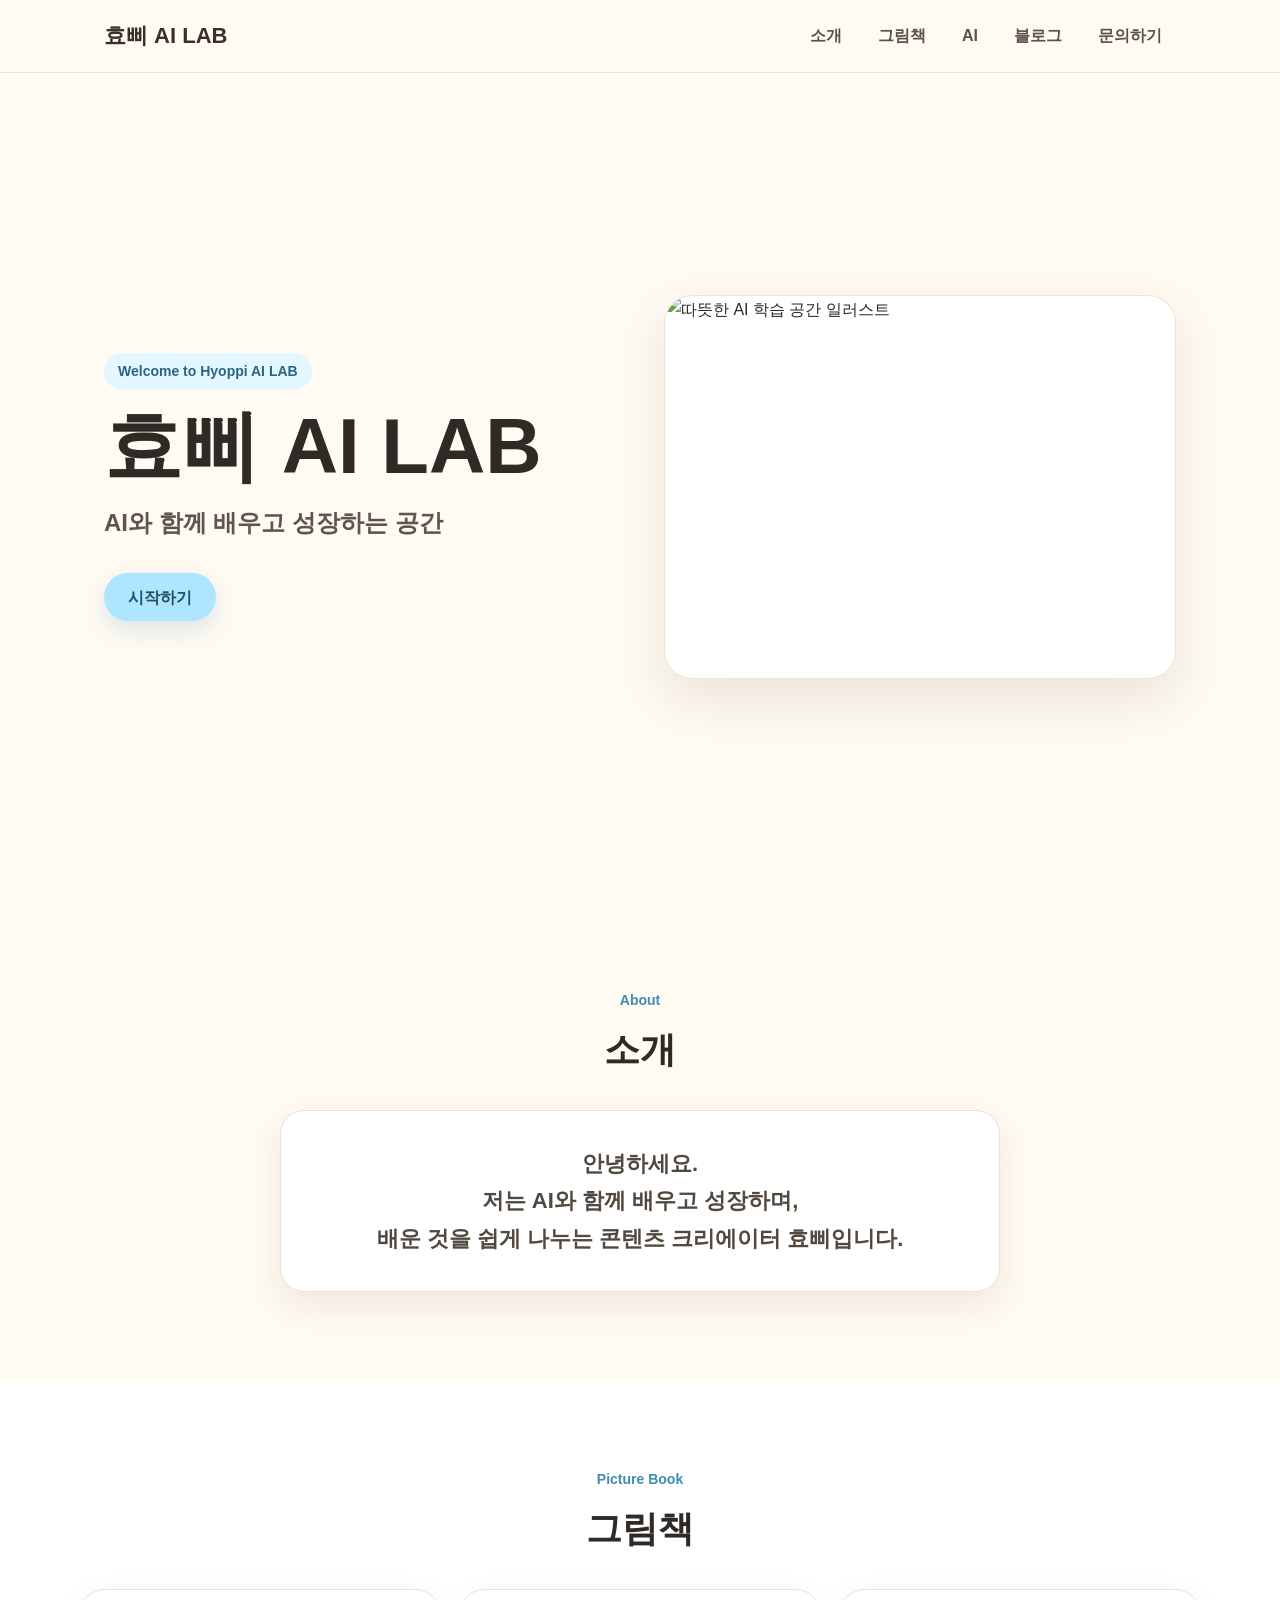
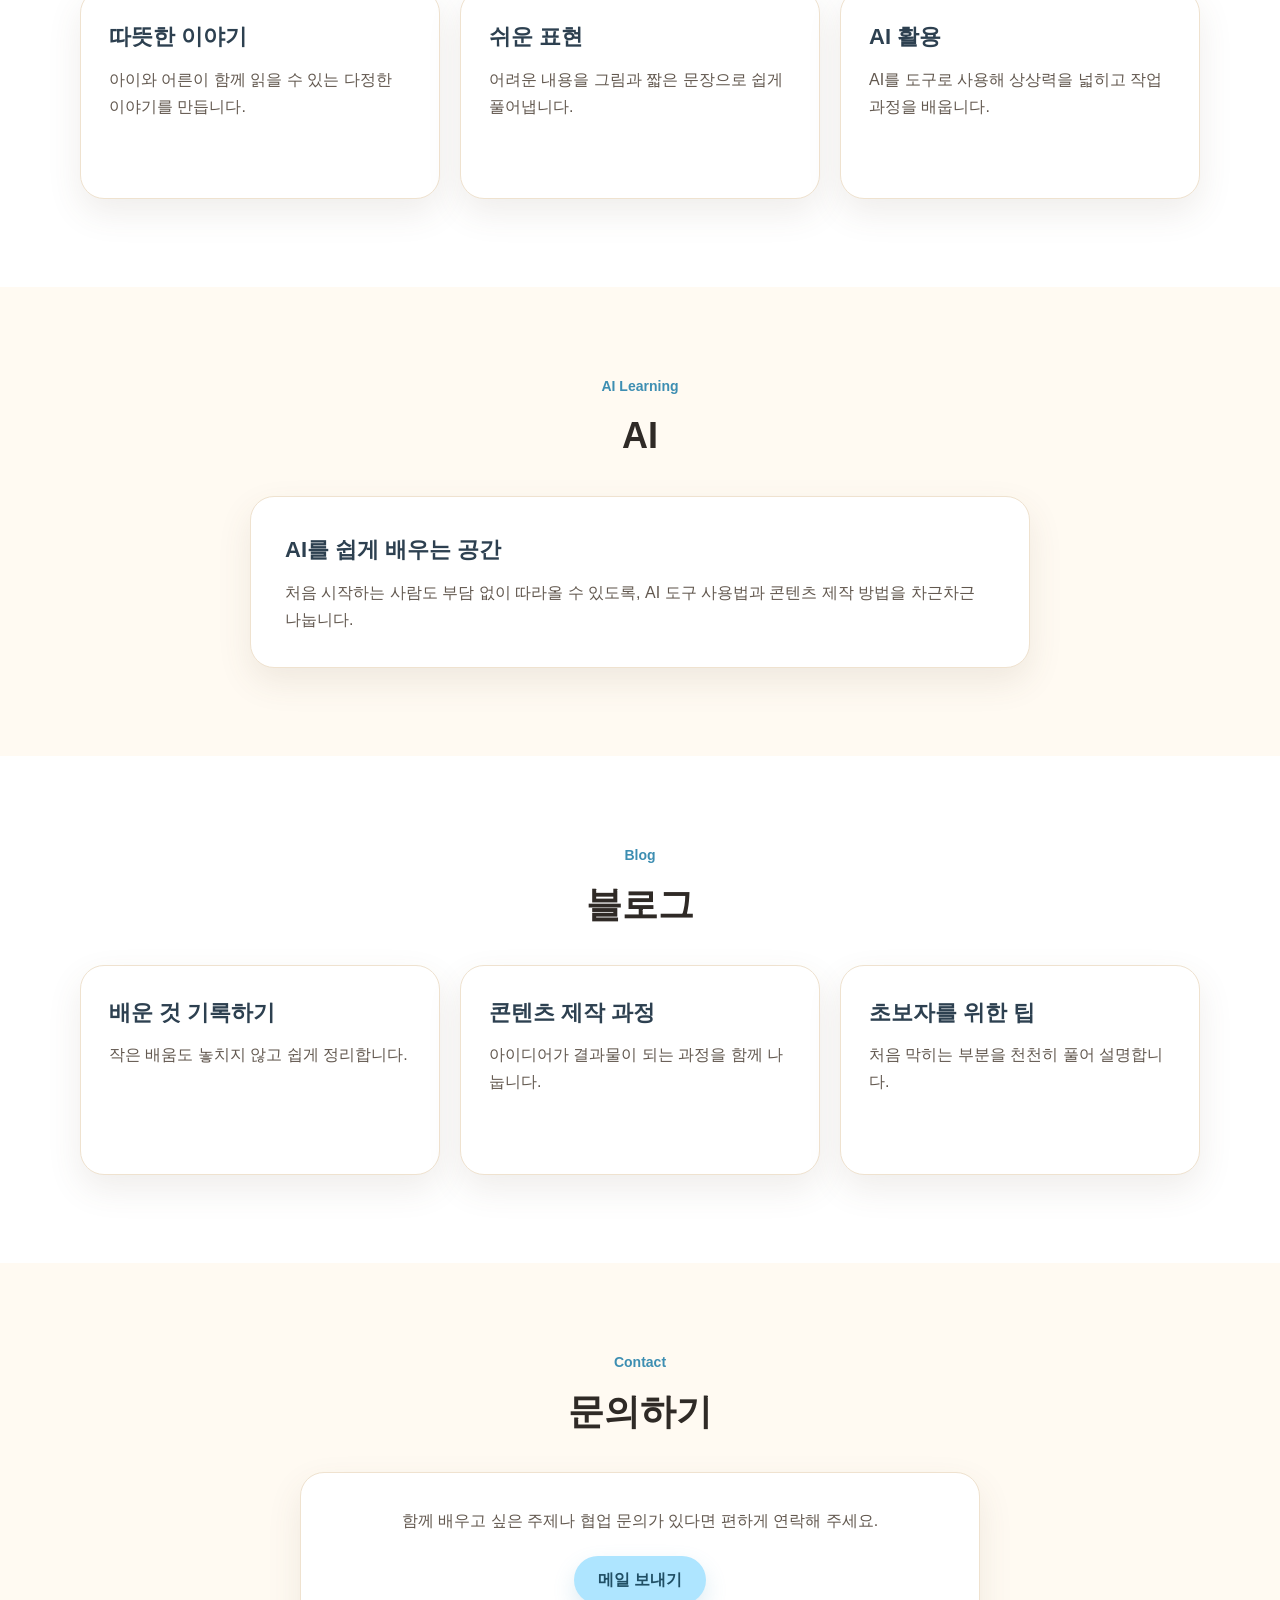
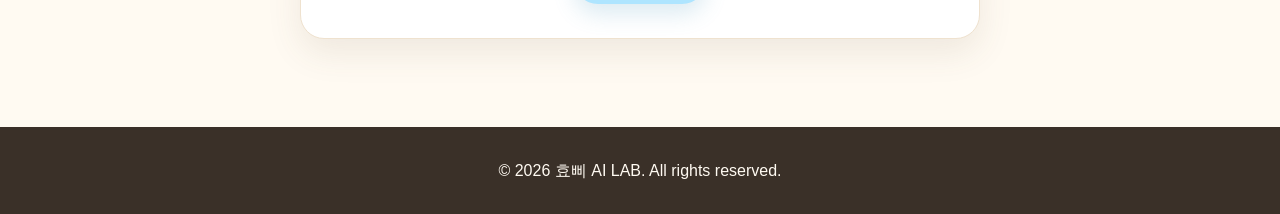
==== index.html @ a8cb859d "Add files via upload" ====
<!DOCTYPE html>
<html lang="ko">
<head>
  <meta charset="UTF-8">
  <meta name="viewport" content="width=device-width, initial-scale=1.0">
  <title>효삐 AI LAB</title>
  <link rel="stylesheet" href="style.css">
</head>
<body>
  <header class="site-header">
    <nav class="navbar">
      <a class="logo" href="#home">효삐 AI LAB</a>

      <button class="menu-button" type="button" aria-label="메뉴 열기">
        ☰
      </button>

      <ul class="menu">
        <li><a href="#intro">소개</a></li>
        <li><a href="#picture-book">그림책</a></li>
        <li><a href="#ai">AI</a></li>
        <li><a href="#blog">블로그</a></li>
        <li><a href="#contact">문의하기</a></li>
      </ul>
    </nav>
  </header>

  <main>
    <section id="home" class="hero">
      <div class="hero-text">
        <p class="small-title">Welcome to Hyoppi AI LAB</p>
        <h1>효삐 AI LAB</h1>
        <p class="hero-message">AI와 함께 배우고 성장하는 공간</p>
        <a class="start-button" href="#intro">시작하기</a>
      </div>

      <div class="hero-image-box">
        <img src="assets/hero-ai-lab.png" alt="따뜻한 AI 학습 공간 일러스트">
      </div>
    </section>

    <section id="intro" class="section">
      <div class="section-title">
        <p>About</p>
        <h2>소개</h2>
      </div>

      <div class="intro-card">
        <p>
          안녕하세요.<br>
          저는 AI와 함께 배우고 성장하며,<br>
          배운 것을 쉽게 나누는 콘텐츠 크리에이터 효삐입니다.
        </p>
      </div>
    </section>

    <section id="picture-book" class="section soft-section">
      <div class="section-title">
        <p>Picture Book</p>
        <h2>그림책</h2>
      </div>

      <div class="card-grid">
        <article class="content-card">
          <h3>따뜻한 이야기</h3>
          <p>아이와 어른이 함께 읽을 수 있는 다정한 이야기를 만듭니다.</p>
        </article>

        <article class="content-card">
          <h3>쉬운 표현</h3>
          <p>어려운 내용을 그림과 짧은 문장으로 쉽게 풀어냅니다.</p>
        </article>

        <article class="content-card">
          <h3>AI 활용</h3>
          <p>AI를 도구로 사용해 상상력을 넓히고 작업 과정을 배웁니다.</p>
        </article>
      </div>
    </section>

    <section id="ai" class="section">
      <div class="section-title">
        <p>AI Learning</p>
        <h2>AI</h2>
      </div>

      <div class="wide-card">
        <h3>AI를 쉽게 배우는 공간</h3>
        <p>
          처음 시작하는 사람도 부담 없이 따라올 수 있도록,
          AI 도구 사용법과 콘텐츠 제작 방법을 차근차근 나눕니다.
        </p>
      </div>
    </section>

    <section id="blog" class="section soft-section">
      <div class="section-title">
        <p>Blog</p>
        <h2>블로그</h2>
      </div>

      <div class="card-grid">
        <article class="content-card">
          <h3>배운 것 기록하기</h3>
          <p>작은 배움도 놓치지 않고 쉽게 정리합니다.</p>
        </article>

        <article class="content-card">
          <h3>콘텐츠 제작 과정</h3>
          <p>아이디어가 결과물이 되는 과정을 함께 나눕니다.</p>
        </article>

        <article class="content-card">
          <h3>초보자를 위한 팁</h3>
          <p>처음 막히는 부분을 천천히 풀어 설명합니다.</p>
        </article>
      </div>
    </section>

    <section id="contact" class="section contact-section">
      <div class="section-title">
        <p>Contact</p>
        <h2>문의하기</h2>
      </div>

      <div class="contact-card">
        <p>함께 배우고 싶은 주제나 협업 문의가 있다면 편하게 연락해 주세요.</p>
        <a class="contact-button" href="mailto:hello@example.com">메일 보내기</a>
      </div>
    </section>
  </main>

  <footer class="footer">
    <p>© 2026 효삐 AI LAB. All rights reserved.</p>
  </footer>

  <script src="script.js"></script>
</body>
</html>
---- style.css ----
* {
  box-sizing: border-box;
}

html {
  scroll-behavior: smooth;
}

body {
  margin: 0;
  color: #2f2a26;
  background-color: #fffaf2;
  font-family: Arial, "Apple SD Gothic Neo", "Noto Sans KR", sans-serif;
  line-height: 1.7;
}

a {
  color: inherit;
  text-decoration: none;
}

.site-header {
  position: sticky;
  top: 0;
  z-index: 10;
  background-color: rgba(255, 250, 242, 0.94);
  border-bottom: 1px solid #efe2cf;
  backdrop-filter: blur(12px);
}

.navbar {
  display: flex;
  align-items: center;
  justify-content: space-between;
  max-width: 1120px;
  min-height: 72px;
  margin: 0 auto;
  padding: 0 24px;
}

.logo {
  font-size: 22px;
  font-weight: 800;
  color: #3a3028;
}

.menu {
  display: flex;
  gap: 8px;
  align-items: center;
  margin: 0;
  padding: 0;
  list-style: none;
}

.menu a {
  display: block;
  padding: 10px 14px;
  border-radius: 999px;
  font-weight: 700;
  color: #5b5148;
}

.menu a:hover {
  background-color: #dff3ff;
  color: #24566f;
}

.menu-button {
  display: none;
  width: 44px;
  height: 44px;
  border: 0;
  border-radius: 50%;
  background-color: #dff3ff;
  color: #24566f;
  font-size: 24px;
  cursor: pointer;
}

.hero {
  display: grid;
  grid-template-columns: 1fr 1fr;
  gap: 48px;
  align-items: center;
  max-width: 1120px;
  min-height: calc(100vh - 72px);
  margin: 0 auto;
  padding: 64px 24px;
}

.small-title {
  display: inline-block;
  margin: 0 0 14px;
  padding: 7px 14px;
  border-radius: 999px;
  background-color: #e4f6ff;
  color: #2a6680;
  font-size: 14px;
  font-weight: 800;
}

h1,
h2,
h3,
p {
  margin-top: 0;
}

h1 {
  margin-bottom: 14px;
  font-size: clamp(44px, 7vw, 78px);
  line-height: 1.08;
}

.hero-message {
  max-width: 520px;
  margin-bottom: 30px;
  color: #5f554c;
  font-size: 24px;
  font-weight: 700;
}

.start-button,
.contact-button {
  display: inline-flex;
  align-items: center;
  justify-content: center;
  min-height: 48px;
  padding: 0 24px;
  border-radius: 999px;
  background-color: #aee5ff;
  color: #204f65;
  font-weight: 800;
  box-shadow: 0 10px 22px rgba(79, 155, 190, 0.2);
  transition: transform 0.2s ease, box-shadow 0.2s ease;
}

.start-button:hover,
.contact-button:hover,
.content-card:hover {
  transform: scale(1.04);
}

.start-button:hover,
.contact-button:hover {
  box-shadow: 0 14px 30px rgba(79, 155, 190, 0.26);
}

.hero-image-box {
  overflow: hidden;
  border: 1px solid #efe2cf;
  border-radius: 28px;
  background-color: #ffffff;
  box-shadow: 0 20px 50px rgba(101, 82, 60, 0.13);
}

.hero-image-box img {
  display: block;
  width: 100%;
  aspect-ratio: 4 / 3;
  object-fit: cover;
}

.section {
  max-width: 1120px;
  margin: 0 auto;
  padding: 88px 24px;
}

.soft-section {
  max-width: none;
  background-color: #ffffff;
}

.soft-section > * {
  max-width: 1120px;
  margin-right: auto;
  margin-left: auto;
}

.section-title {
  margin-bottom: 30px;
  text-align: center;
}

.section-title p {
  margin-bottom: 6px;
  color: #3d8eb2;
  font-size: 14px;
  font-weight: 800;
}

.section-title h2 {
  margin-bottom: 0;
  font-size: 36px;
}

.intro-card,
.wide-card,
.contact-card,
.content-card {
  border: 1px solid #efe2cf;
  border-radius: 24px;
  background-color: #ffffff;
  box-shadow: 0 14px 34px rgba(101, 82, 60, 0.1);
}

.intro-card,
.wide-card,
.contact-card {
  padding: 34px;
}

.intro-card {
  max-width: 720px;
  margin: 0 auto;
  text-align: center;
}

.intro-card p {
  margin-bottom: 0;
  color: #51483f;
  font-size: 22px;
  font-weight: 700;
}

.card-grid {
  display: grid;
  grid-template-columns: repeat(3, 1fr);
  gap: 20px;
}

.content-card {
  min-height: 210px;
  padding: 28px;
  transition: transform 0.2s ease;
}

.content-card h3,
.wide-card h3 {
  margin-bottom: 10px;
  color: #2d4050;
  font-size: 22px;
}

.content-card p,
.wide-card p,
.contact-card p {
  margin-bottom: 0;
  color: #62584f;
}

.wide-card {
  max-width: 780px;
  margin: 0 auto;
}

.contact-section {
  text-align: center;
}

.contact-card {
  max-width: 680px;
  margin: 0 auto;
}

.contact-card p {
  margin-bottom: 22px;
}

.footer {
  padding: 30px 20px;
  background-color: #3a3028;
  color: #fffaf2;
  text-align: center;
}

.footer p {
  margin-bottom: 0;
}

@media (max-width: 900px) {
  .hero {
    grid-template-columns: 1fr;
    gap: 32px;
    min-height: auto;
    padding-top: 56px;
    text-align: center;
  }

  .hero-message {
    margin-right: auto;
    margin-left: auto;
  }

  .card-grid {
    grid-template-columns: 1fr 1fr;
  }
}

@media (max-width: 720px) {
  .navbar {
    min-height: 64px;
  }

  .menu-button {
    display: block;
  }

  .menu {
    position: absolute;
    top: 64px;
    right: 16px;
    left: 16px;
    display: none;
    flex-direction: column;
    gap: 4px;
    padding: 14px;
    border: 1px solid #efe2cf;
    border-radius: 20px;
    background-color: #ffffff;
    box-shadow: 0 14px 34px rgba(101, 82, 60, 0.15);
  }

  .menu.show {
    display: flex;
  }

  .menu li,
  .menu a {
    width: 100%;
  }

  .menu a {
    text-align: center;
  }

  .hero {
    padding: 44px 20px;
  }

  .hero-message {
    font-size: 20px;
  }

  .section {
    padding: 68px 20px;
  }

  .section-title h2 {
    font-size: 30px;
  }

  .card-grid {
    grid-template-columns: 1fr;
  }

  .intro-card,
  .wide-card,
  .contact-card,
  .content-card {
    border-radius: 18px;
  }

  .intro-card,
  .wide-card,
  .contact-card {
    padding: 26px;
  }

  .intro-card p {
    font-size: 19px;
  }
}
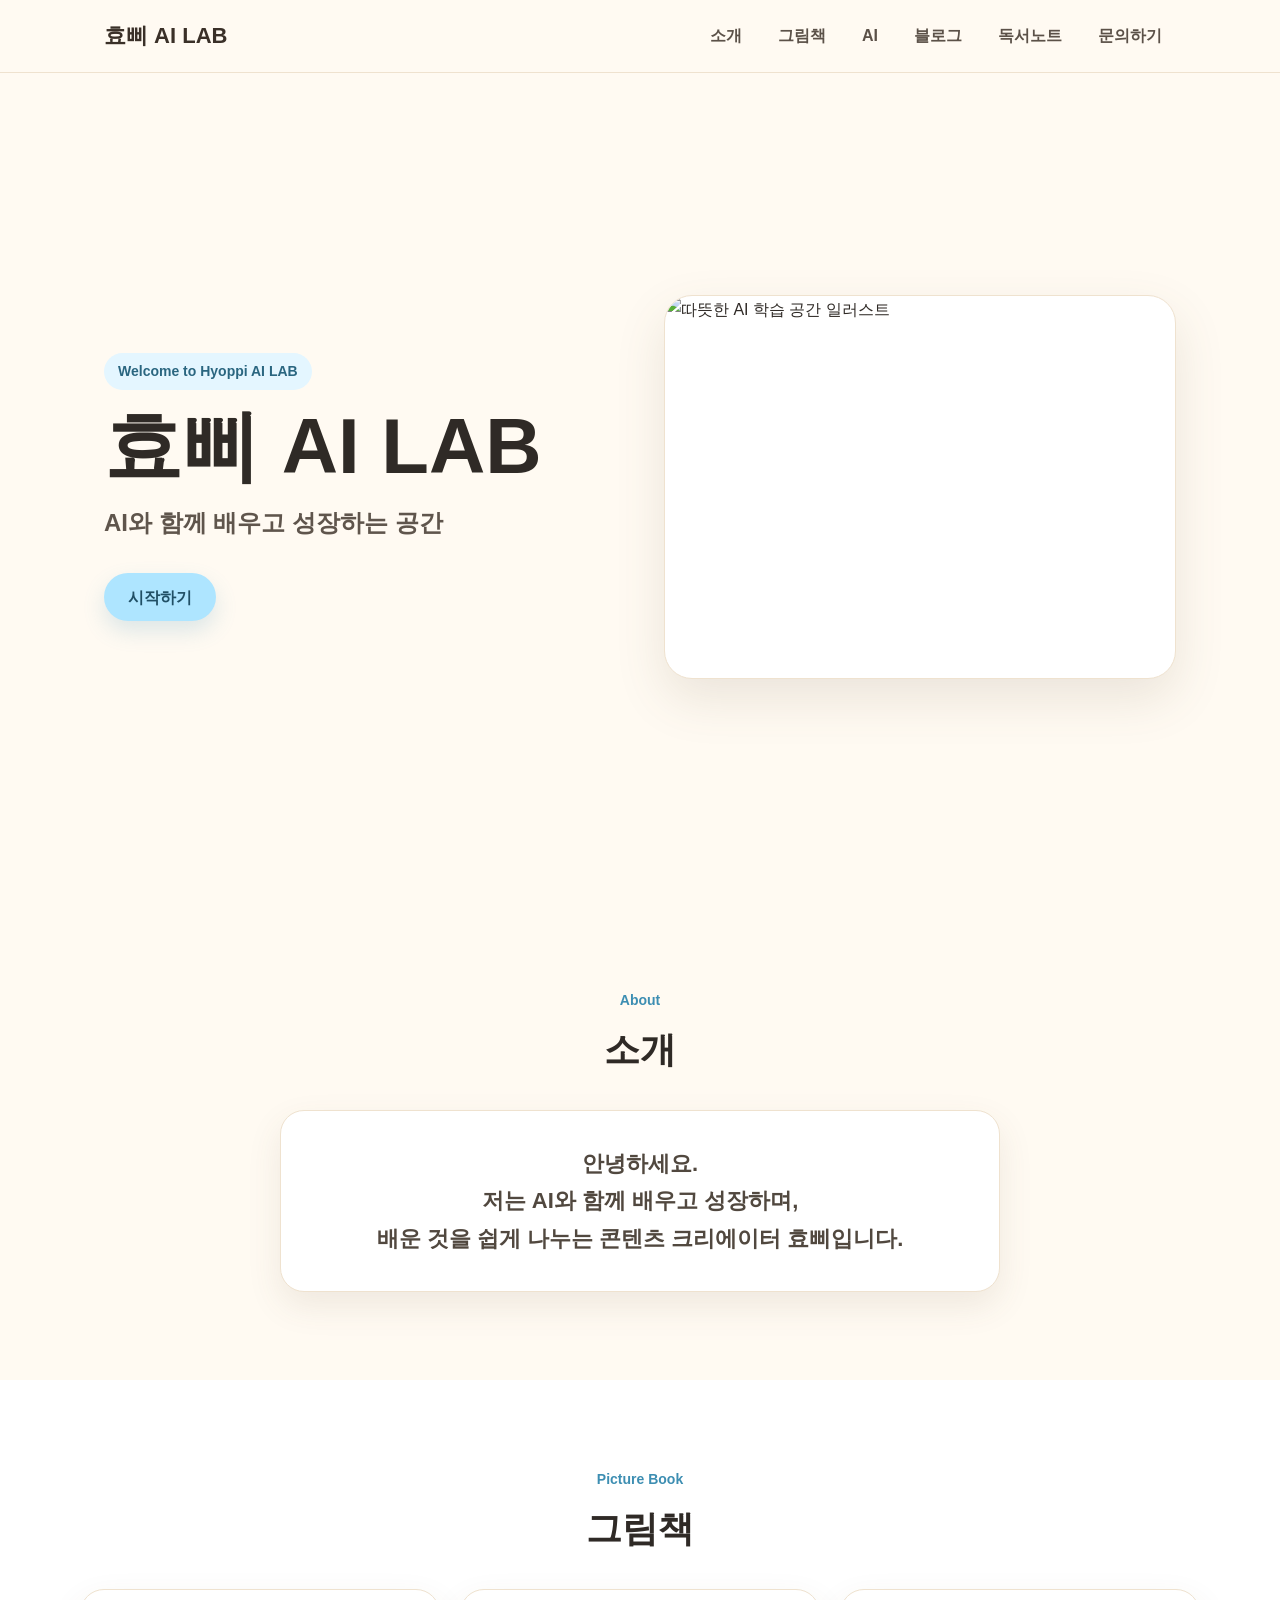
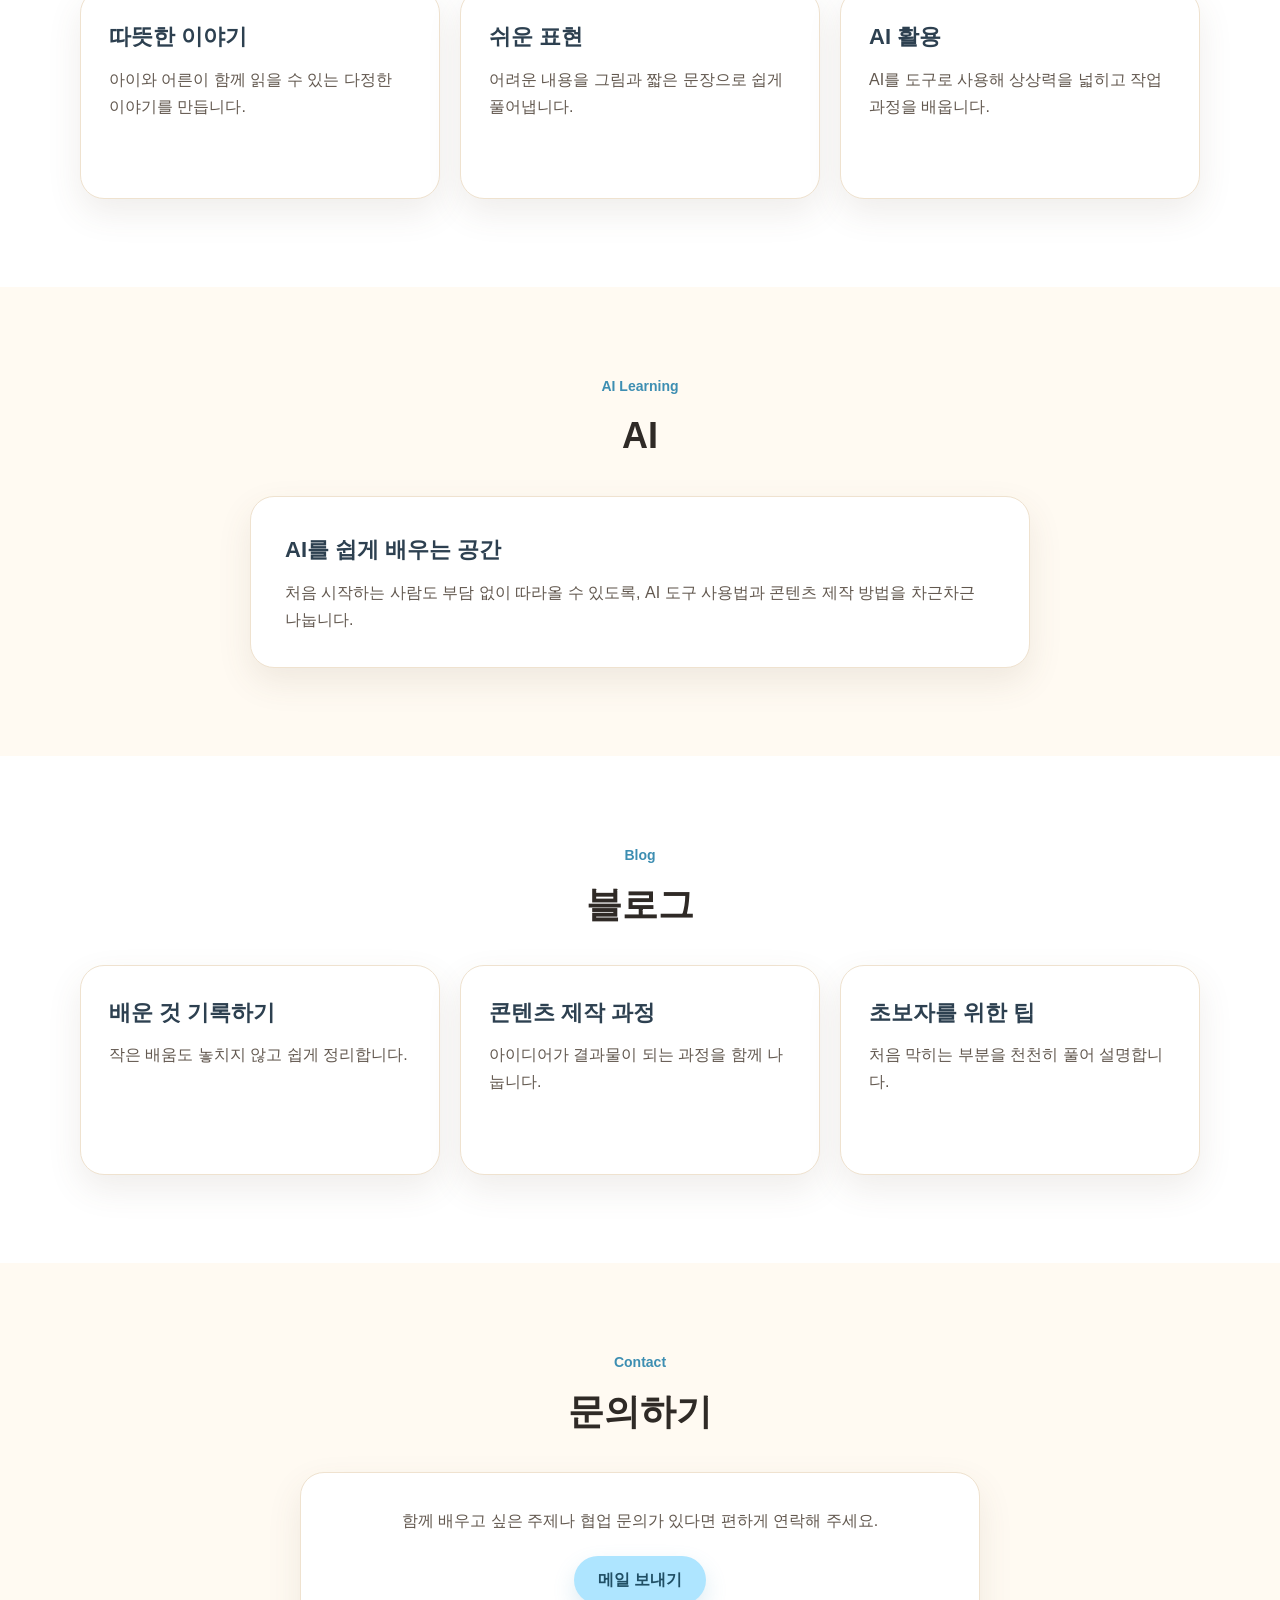
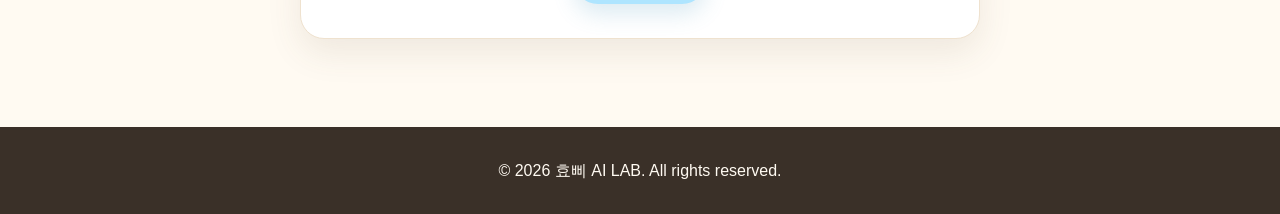
==== commit 337a7aa3: "Add 본깨적 reading note generator page Lets users add book excerpts/concepts, tag each as 본 것(summary)/" ====
--- a/index.html
+++ b/index.html
@@ -20,6 +20,7 @@
         <li><a href="#picture-book">그림책</a></li>
         <li><a href="#ai">AI</a></li>
         <li><a href="#blog">블로그</a></li>
+        <li><a href="bonkkaejeok.html">독서노트</a></li>
         <li><a href="#contact">문의하기</a></li>
       </ul>
     </nav>
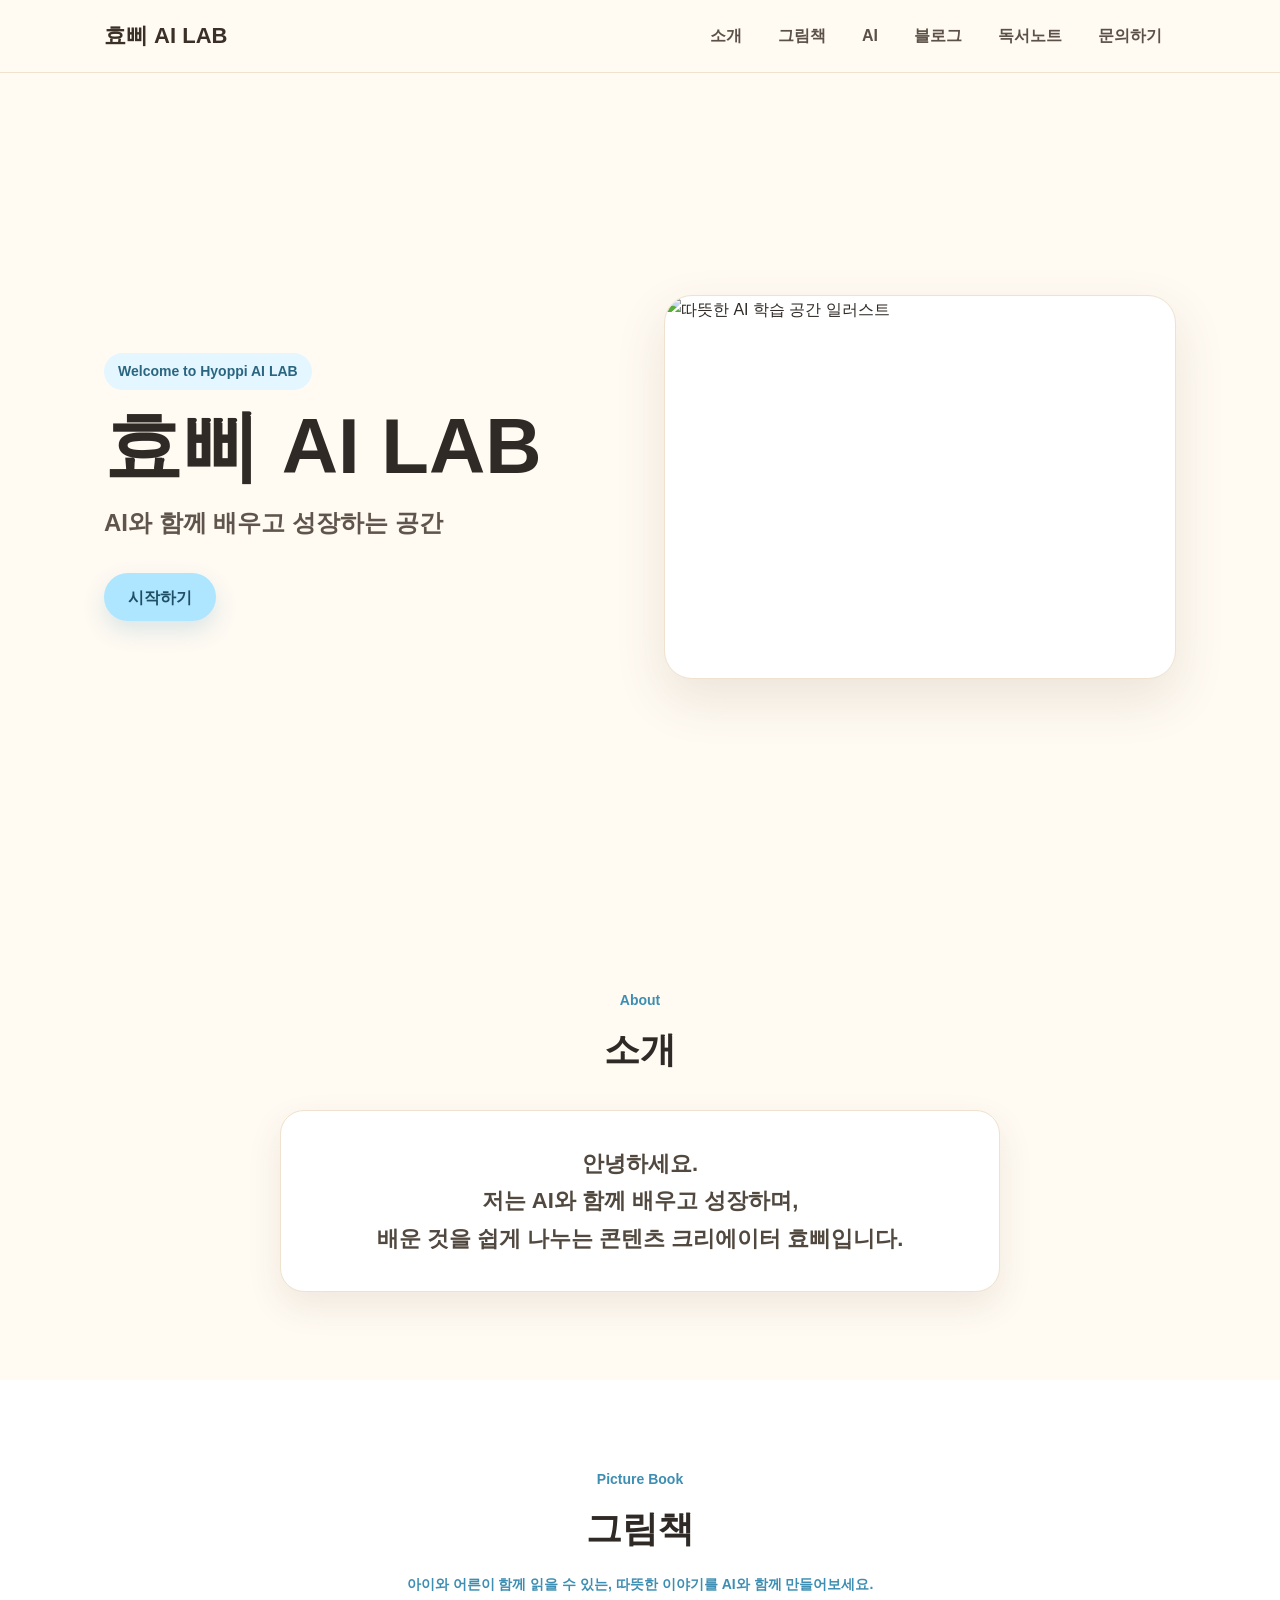
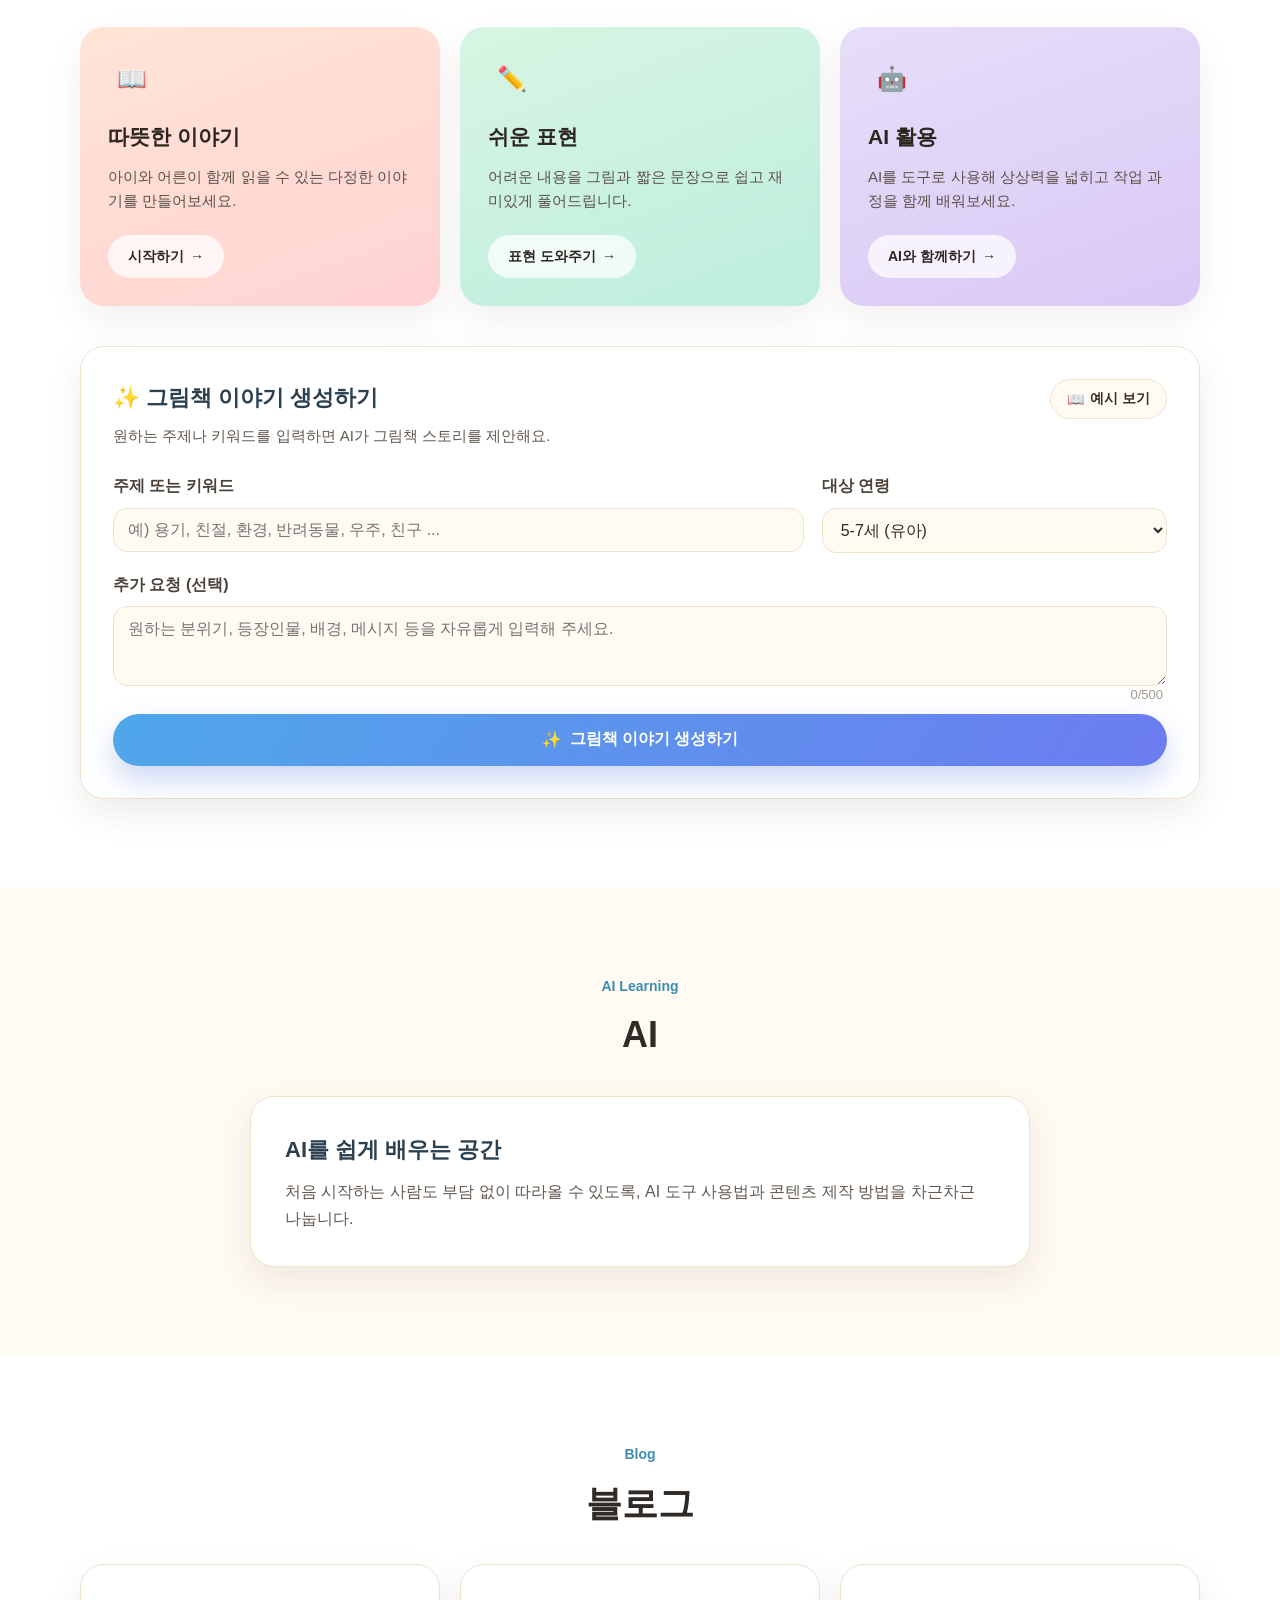
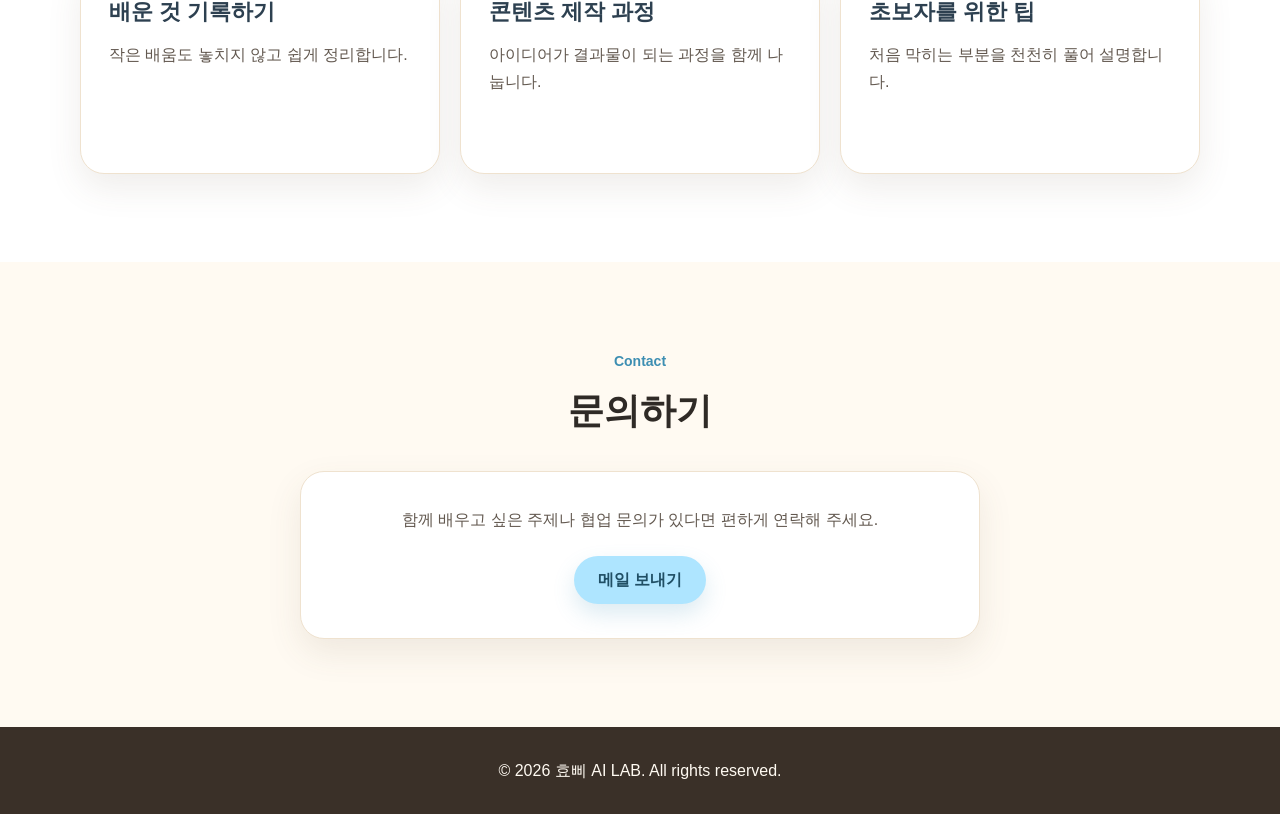
==== commit aba6c36e: "Add AI picture book story generator to 그림책 section Adds an interactive story generator (topic/keywor" ====
--- a/index.html
+++ b/index.html
@@ -5,6 +5,7 @@
   <meta name="viewport" content="width=device-width, initial-scale=1.0">
   <title>효삐 AI LAB</title>
   <link rel="stylesheet" href="style.css">
+  <link rel="stylesheet" href="picturebook.css">
 </head>
 <body>
   <header class="site-header">
@@ -59,23 +60,81 @@
       <div class="section-title">
         <p>Picture Book</p>
         <h2>그림책</h2>
-      </div>
-
-      <div class="card-grid">
-        <article class="content-card">
+        <p class="pb-subtitle">아이와 어른이 함께 읽을 수 있는, 따뜻한 이야기를 AI와 함께 만들어보세요.</p>
+      </div>
+
+      <div class="pb-feature-grid">
+        <article class="pb-feature-card pb-feature-warm">
+          <span class="pb-feature-icon" aria-hidden="true">📖</span>
           <h3>따뜻한 이야기</h3>
-          <p>아이와 어른이 함께 읽을 수 있는 다정한 이야기를 만듭니다.</p>
-        </article>
-
-        <article class="content-card">
+          <p>아이와 어른이 함께 읽을 수 있는 다정한 이야기를 만들어보세요.</p>
+          <a class="pb-feature-button" href="#pb-generator">시작하기 <span aria-hidden="true">→</span></a>
+        </article>
+
+        <article class="pb-feature-card pb-feature-mint">
+          <span class="pb-feature-icon" aria-hidden="true">✏️</span>
           <h3>쉬운 표현</h3>
-          <p>어려운 내용을 그림과 짧은 문장으로 쉽게 풀어냅니다.</p>
-        </article>
-
-        <article class="content-card">
+          <p>어려운 내용을 그림과 짧은 문장으로 쉽고 재미있게 풀어드립니다.</p>
+          <a class="pb-feature-button" href="#pb-generator">표현 도와주기 <span aria-hidden="true">→</span></a>
+        </article>
+
+        <article class="pb-feature-card pb-feature-purple">
+          <span class="pb-feature-icon" aria-hidden="true">🤖</span>
           <h3>AI 활용</h3>
-          <p>AI를 도구로 사용해 상상력을 넓히고 작업 과정을 배웁니다.</p>
-        </article>
+          <p>AI를 도구로 사용해 상상력을 넓히고 작업 과정을 함께 배워보세요.</p>
+          <a class="pb-feature-button" href="#pb-generator">AI와 함께하기 <span aria-hidden="true">→</span></a>
+        </article>
+      </div>
+
+      <div id="pb-generator" class="pb-card pb-generator-card">
+        <div class="pb-generator-header">
+          <div>
+            <h3><span aria-hidden="true">✨</span> 그림책 이야기 생성하기</h3>
+            <p>원하는 주제나 키워드를 입력하면 AI가 그림책 스토리를 제안해요.</p>
+          </div>
+          <button type="button" id="pb-example-btn" class="pb-secondary-button">
+            <span aria-hidden="true">📖</span> 예시 보기
+          </button>
+        </div>
+
+        <div class="pb-form-grid">
+          <label class="pb-field">
+            <span>주제 또는 키워드</span>
+            <input type="text" id="pb-topic" placeholder="예) 용기, 친절, 환경, 반려동물, 우주, 친구 ...">
+          </label>
+
+          <label class="pb-field">
+            <span>대상 연령</span>
+            <select id="pb-age">
+              <option value="3-4">3-4세 (유아)</option>
+              <option value="5-7" selected>5-7세 (유아)</option>
+              <option value="8-9">8-9세 (저학년)</option>
+              <option value="10-12">10-12세 (고학년)</option>
+            </select>
+          </label>
+        </div>
+
+        <label class="pb-field pb-textarea-field">
+          <span>추가 요청 (선택)</span>
+          <textarea id="pb-extra" rows="3" maxlength="500" placeholder="원하는 분위기, 등장인물, 배경, 메시지 등을 자유롭게 입력해 주세요."></textarea>
+          <span class="pb-char-count"><span id="pb-extra-count">0</span>/500</span>
+        </label>
+
+        <button type="button" id="pb-generate-btn" class="pb-generate-button">
+          <span aria-hidden="true">✨</span> 그림책 이야기 생성하기
+        </button>
+
+        <div id="pb-result" class="pb-result" hidden>
+          <div class="pb-result-header">
+            <h4 id="pb-result-title"></h4>
+            <div class="pb-result-actions">
+              <button type="button" id="pb-regenerate-btn" class="pb-secondary-button">다시 만들기</button>
+              <button type="button" id="pb-copy-btn" class="pb-secondary-button">복사하기</button>
+            </div>
+          </div>
+          <ol id="pb-result-scenes" class="pb-result-scenes"></ol>
+          <p id="pb-copy-feedback" class="pb-copy-feedback" aria-live="polite"></p>
+        </div>
       </div>
     </section>
 
@@ -136,5 +195,6 @@
   </footer>
 
   <script src="script.js"></script>
+  <script src="picturebook.js"></script>
 </body>
 </html>
--- a/picturebook.css
+++ b/picturebook.css
@@ -0,0 +1,308 @@
+.pb-subtitle {
+  max-width: 640px;
+  margin: 14px auto 0;
+  color: #62584f;
+  font-size: 16px;
+  font-weight: 400;
+}
+
+.pb-feature-grid {
+  display: grid;
+  grid-template-columns: repeat(3, 1fr);
+  gap: 20px;
+  margin-bottom: 40px;
+}
+
+.pb-feature-card {
+  display: flex;
+  flex-direction: column;
+  padding: 28px;
+  border-radius: 24px;
+  box-shadow: 0 14px 34px rgba(101, 82, 60, 0.08);
+}
+
+.pb-feature-warm {
+  background: linear-gradient(160deg, #ffe4d6 0%, #ffd3d3 100%);
+}
+
+.pb-feature-mint {
+  background: linear-gradient(160deg, #d8f5e3 0%, #bdeedd 100%);
+}
+
+.pb-feature-purple {
+  background: linear-gradient(160deg, #e6def9 0%, #d9c8f5 100%);
+}
+
+.pb-feature-icon {
+  display: inline-flex;
+  align-items: center;
+  justify-content: center;
+  width: 48px;
+  height: 48px;
+  margin-bottom: 16px;
+  font-size: 24px;
+}
+
+.pb-feature-card h3 {
+  margin-bottom: 10px;
+  font-size: 21px;
+  color: #2d2620;
+}
+
+.pb-feature-card p {
+  margin-bottom: 22px;
+  color: #5b5148;
+  font-size: 15px;
+  line-height: 1.6;
+}
+
+.pb-feature-button {
+  display: inline-flex;
+  align-items: center;
+  gap: 6px;
+  margin-top: auto;
+  padding: 10px 20px;
+  border-radius: 999px;
+  background-color: rgba(255, 255, 255, 0.75);
+  color: #2d2620;
+  font-weight: 800;
+  font-size: 14px;
+  width: fit-content;
+  transition: transform 0.2s ease, background-color 0.2s ease;
+}
+
+.pb-feature-button:hover {
+  background-color: #ffffff;
+  transform: translateX(2px);
+}
+
+.pb-card {
+  padding: 32px;
+  border: 1px solid #efe2cf;
+  border-radius: 24px;
+  background-color: #ffffff;
+  box-shadow: 0 14px 34px rgba(101, 82, 60, 0.1);
+}
+
+.pb-generator-header {
+  display: flex;
+  flex-wrap: wrap;
+  gap: 16px;
+  align-items: flex-start;
+  justify-content: space-between;
+  margin-bottom: 24px;
+}
+
+.pb-generator-header h3 {
+  margin-bottom: 6px;
+  font-size: 22px;
+  color: #2d4050;
+}
+
+.pb-generator-header p {
+  margin: 0;
+  color: #62584f;
+  font-size: 15px;
+}
+
+.pb-form-grid {
+  display: grid;
+  grid-template-columns: 2fr 1fr;
+  gap: 18px;
+  margin-bottom: 18px;
+}
+
+.pb-field {
+  display: flex;
+  flex-direction: column;
+  gap: 8px;
+  margin-bottom: 18px;
+  font-weight: 700;
+  color: #4a4238;
+}
+
+.pb-form-grid .pb-field {
+  margin-bottom: 0;
+}
+
+.pb-field input,
+.pb-field select,
+.pb-field textarea {
+  padding: 12px 14px;
+  border: 1px solid #efe2cf;
+  border-radius: 14px;
+  background-color: #fffaf2;
+  color: #2f2a26;
+  font-family: inherit;
+  font-size: 16px;
+  font-weight: 400;
+  resize: vertical;
+}
+
+.pb-field input:focus,
+.pb-field select:focus,
+.pb-field textarea:focus {
+  outline: 2px solid #aee5ff;
+  outline-offset: 1px;
+}
+
+.pb-textarea-field {
+  position: relative;
+}
+
+.pb-char-count {
+  position: absolute;
+  right: 4px;
+  bottom: -20px;
+  color: #a49a8d;
+  font-size: 13px;
+  font-weight: 400;
+}
+
+.pb-generate-button {
+  display: flex;
+  align-items: center;
+  justify-content: center;
+  gap: 8px;
+  width: 100%;
+  min-height: 52px;
+  margin-top: 28px;
+  border: 0;
+  border-radius: 999px;
+  background: linear-gradient(120deg, #4fa7ea, #6c7cf0);
+  color: #ffffff;
+  font-size: 16px;
+  font-weight: 800;
+  cursor: pointer;
+  box-shadow: 0 14px 30px rgba(76, 116, 220, 0.28);
+  transition: transform 0.2s ease, box-shadow 0.2s ease;
+}
+
+.pb-generate-button:hover {
+  transform: scale(1.01);
+  box-shadow: 0 18px 36px rgba(76, 116, 220, 0.34);
+}
+
+.pb-secondary-button {
+  display: inline-flex;
+  align-items: center;
+  gap: 6px;
+  min-height: 40px;
+  padding: 0 16px;
+  border: 1px solid #efe2cf;
+  border-radius: 999px;
+  background-color: #fffaf2;
+  color: #3a3028;
+  font-size: 14px;
+  font-weight: 800;
+  cursor: pointer;
+  transition: background-color 0.2s ease;
+}
+
+.pb-secondary-button:hover {
+  background-color: #f3ecdf;
+}
+
+.pb-result {
+  margin-top: 28px;
+  padding-top: 28px;
+  border-top: 1px dashed #efe2cf;
+}
+
+.pb-result-header {
+  display: flex;
+  flex-wrap: wrap;
+  gap: 12px;
+  align-items: center;
+  justify-content: space-between;
+  margin-bottom: 18px;
+}
+
+.pb-result-header h4 {
+  margin: 0;
+  font-size: 20px;
+  color: #2d4050;
+}
+
+.pb-result-actions {
+  display: flex;
+  gap: 10px;
+}
+
+.pb-result-scenes {
+  display: flex;
+  flex-direction: column;
+  gap: 12px;
+  margin: 0;
+  padding: 0;
+  list-style: none;
+  counter-reset: pb-scene;
+}
+
+.pb-result-scenes li {
+  position: relative;
+  padding: 16px 18px 16px 52px;
+  border: 1px solid #efe2cf;
+  border-radius: 16px;
+  background-color: #fffaf2;
+  color: #4a4238;
+  font-size: 15px;
+  line-height: 1.7;
+}
+
+.pb-result-scenes li::before {
+  counter-increment: pb-scene;
+  content: counter(pb-scene);
+  position: absolute;
+  top: 14px;
+  left: 14px;
+  display: flex;
+  align-items: center;
+  justify-content: center;
+  width: 26px;
+  height: 26px;
+  border-radius: 50%;
+  background-color: #aee5ff;
+  color: #204f65;
+  font-size: 13px;
+  font-weight: 800;
+}
+
+.pb-result-scenes .pb-scene-label {
+  display: block;
+  margin-bottom: 4px;
+  color: #3d8eb2;
+  font-size: 13px;
+  font-weight: 800;
+}
+
+.pb-copy-feedback {
+  min-height: 20px;
+  margin: 14px 0 0;
+  color: #2a8a5a;
+  font-size: 14px;
+  font-weight: 700;
+}
+
+@media (max-width: 900px) {
+  .pb-feature-grid,
+  .pb-form-grid {
+    grid-template-columns: 1fr;
+  }
+}
+
+@media (max-width: 720px) {
+  .pb-card {
+    padding: 22px;
+  }
+
+  .pb-generator-header {
+    flex-direction: column;
+    align-items: stretch;
+  }
+
+  .pb-result-header {
+    flex-direction: column;
+    align-items: flex-start;
+  }
+}
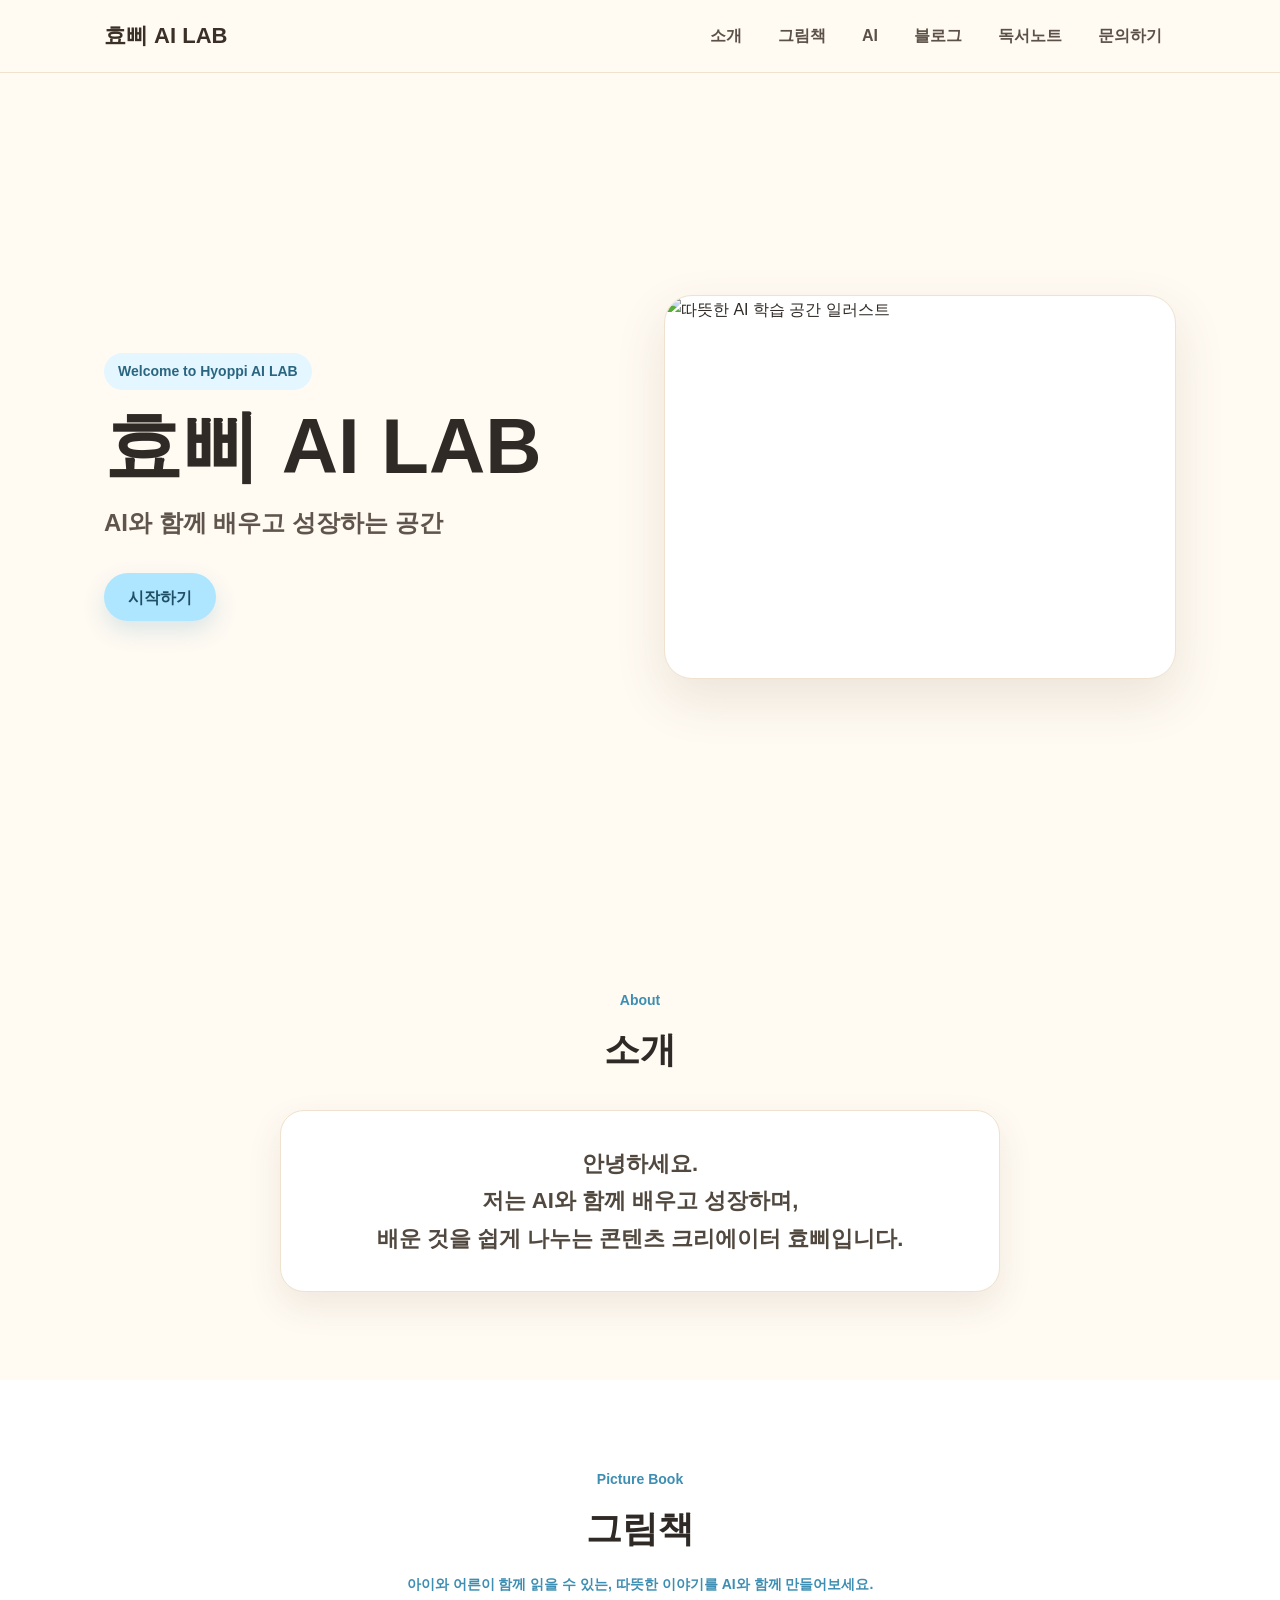
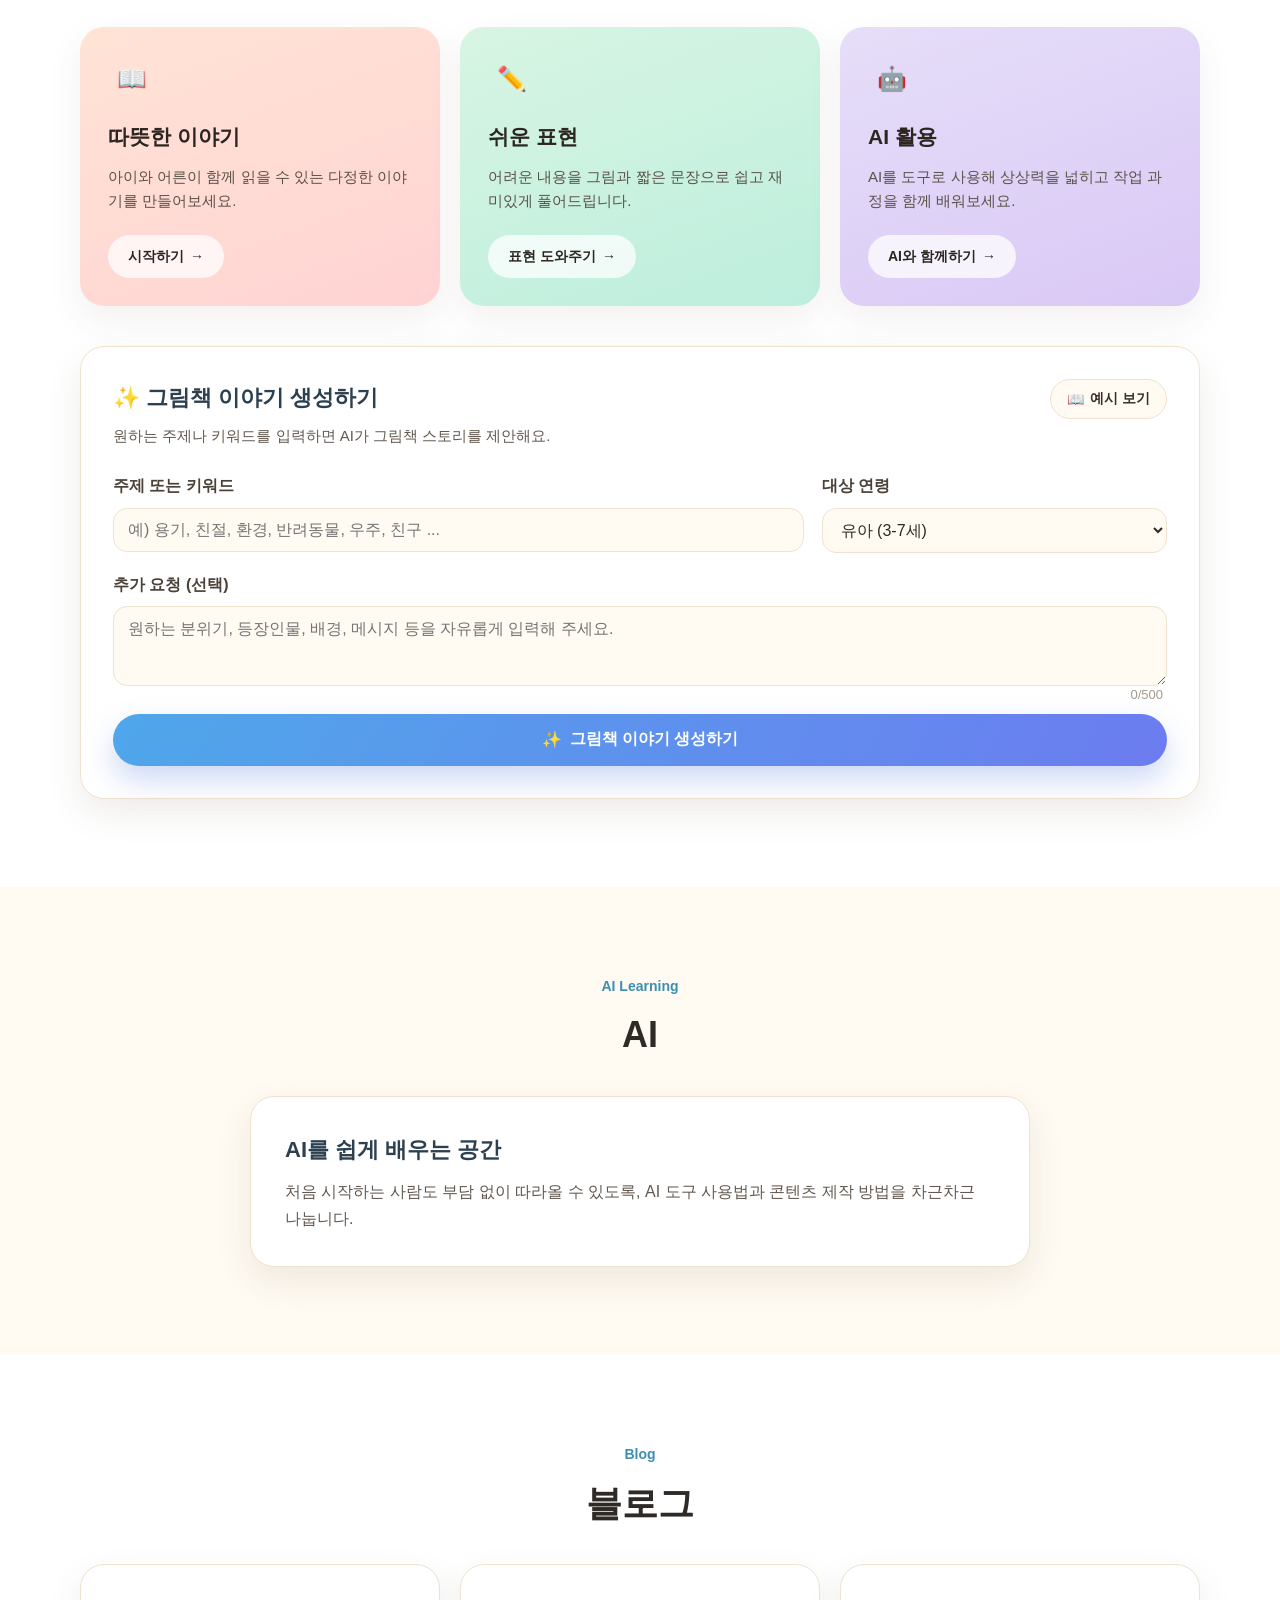
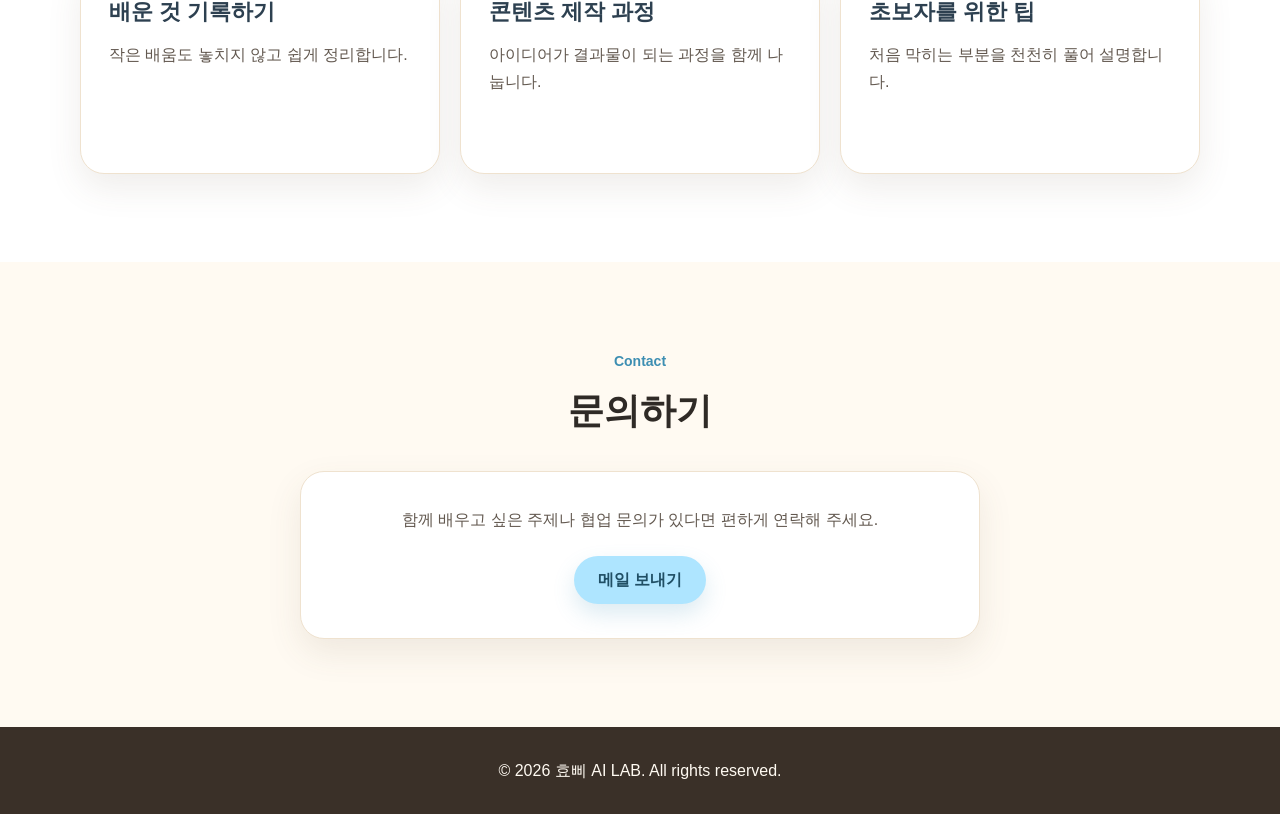
==== commit ec44b718: "Expand picture book target ages to five life stages Replace the child-only age brackets with 유아/어린이/" ====
--- a/index.html
+++ b/index.html
@@ -106,10 +106,11 @@
           <label class="pb-field">
             <span>대상 연령</span>
             <select id="pb-age">
-              <option value="3-4">3-4세 (유아)</option>
-              <option value="5-7" selected>5-7세 (유아)</option>
-              <option value="8-9">8-9세 (저학년)</option>
-              <option value="10-12">10-12세 (고학년)</option>
+              <option value="toddler" selected>유아 (3-7세)</option>
+              <option value="child">어린이 (8-12세)</option>
+              <option value="teen">청소년 (13-18세)</option>
+              <option value="adult">성인 (19-64세)</option>
+              <option value="senior">시니어 (65세 이상)</option>
             </select>
           </label>
         </div>
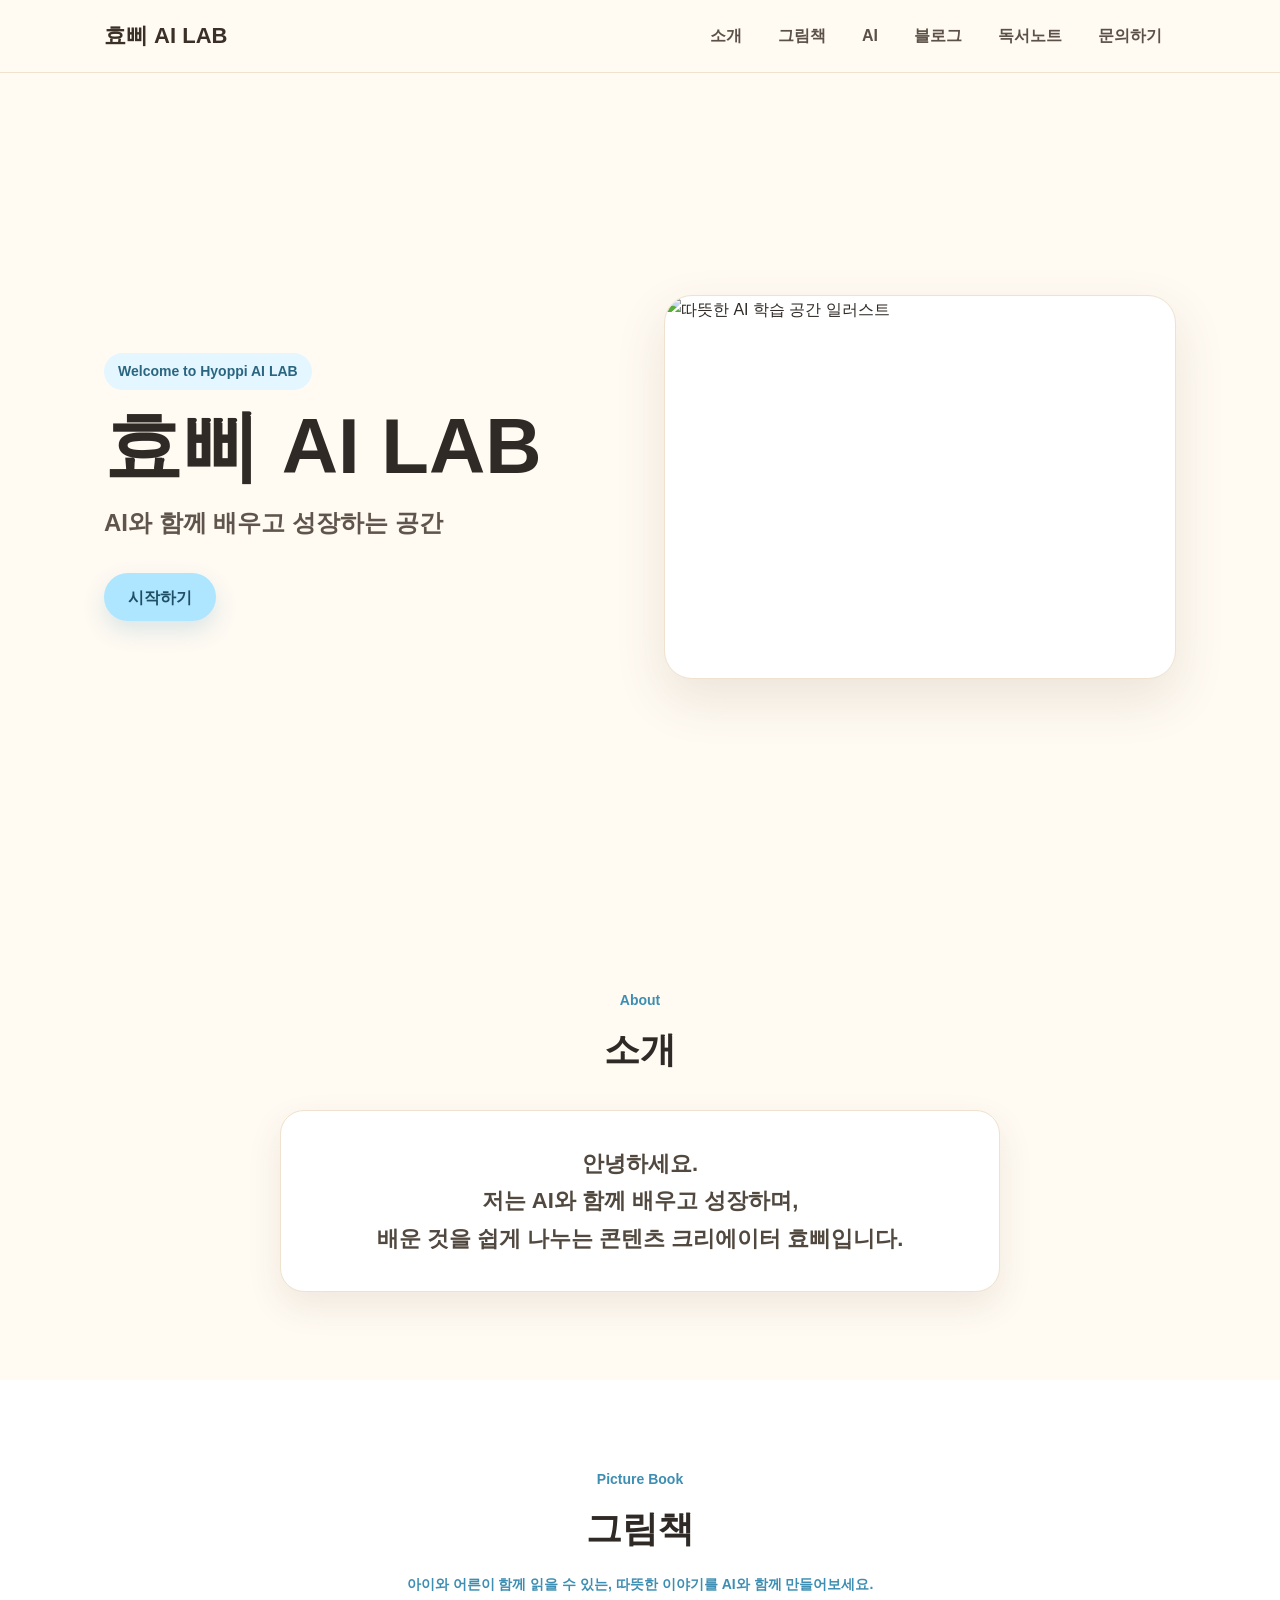
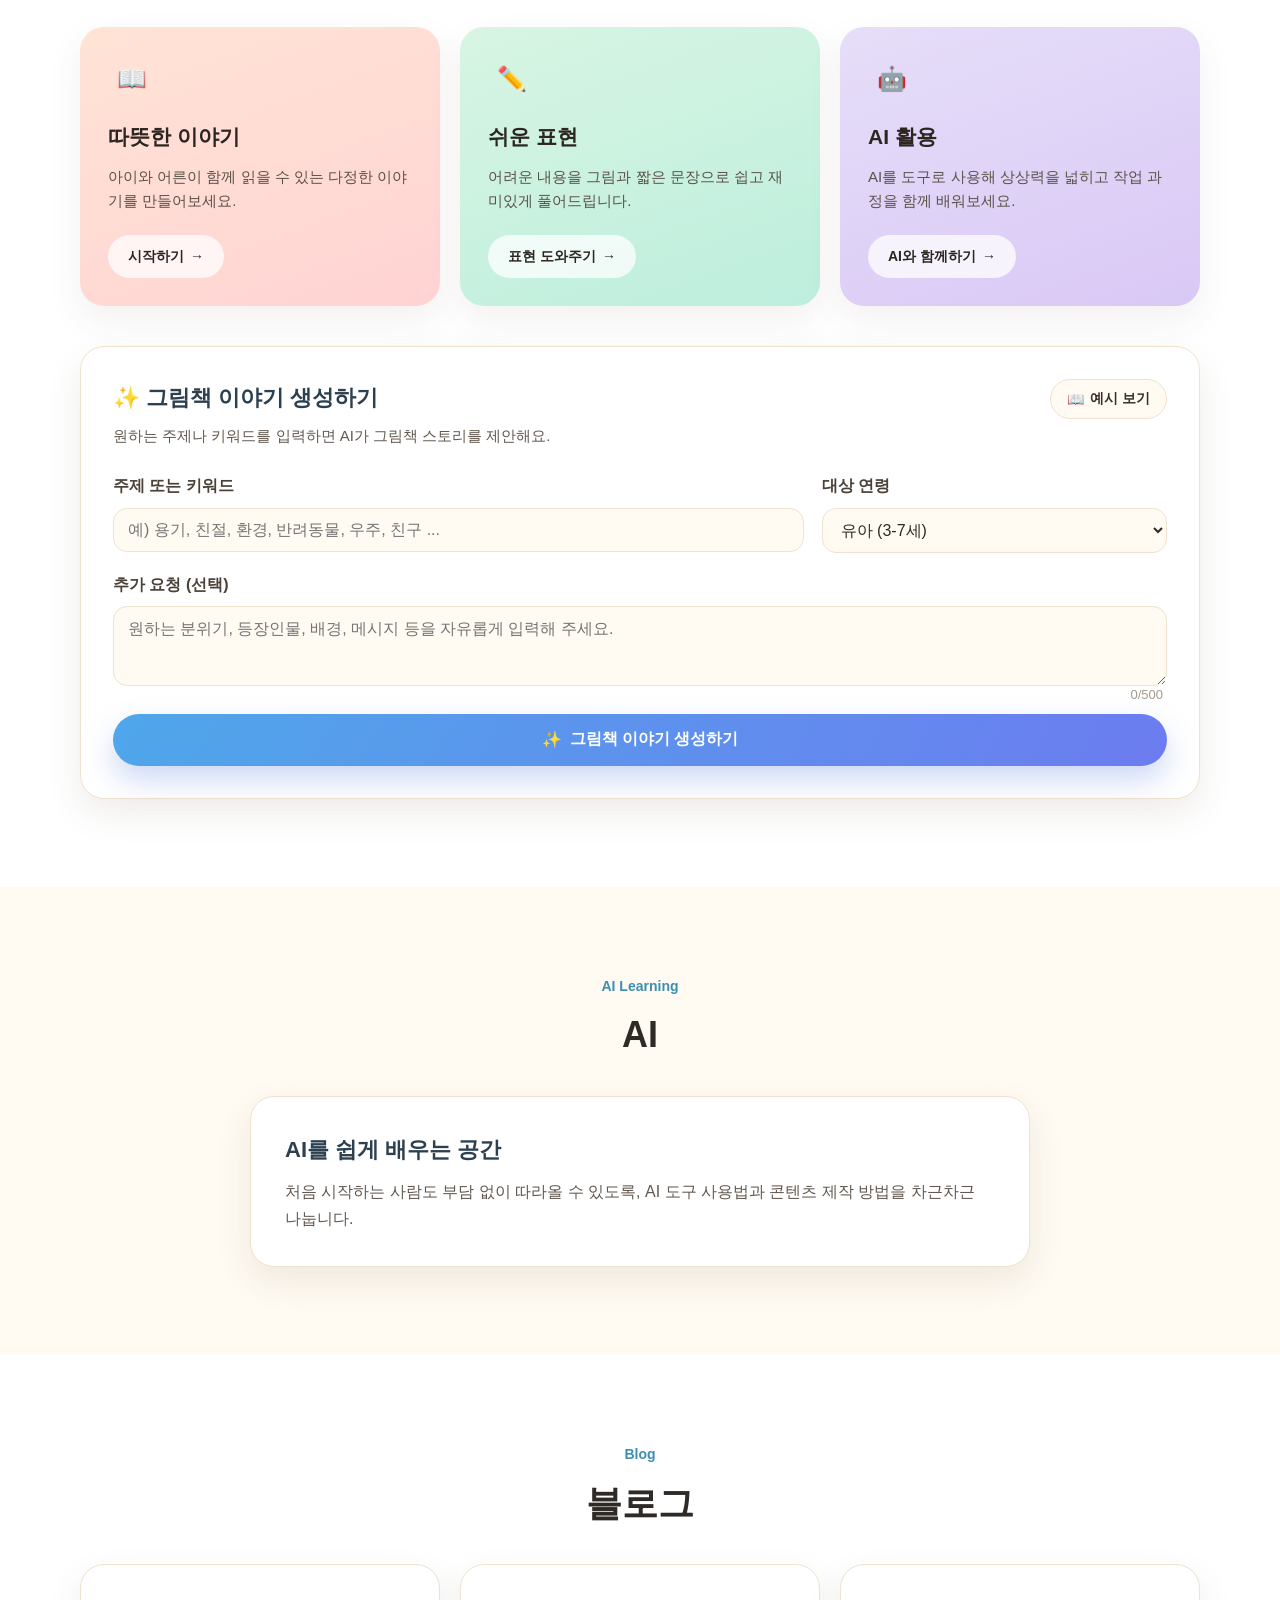
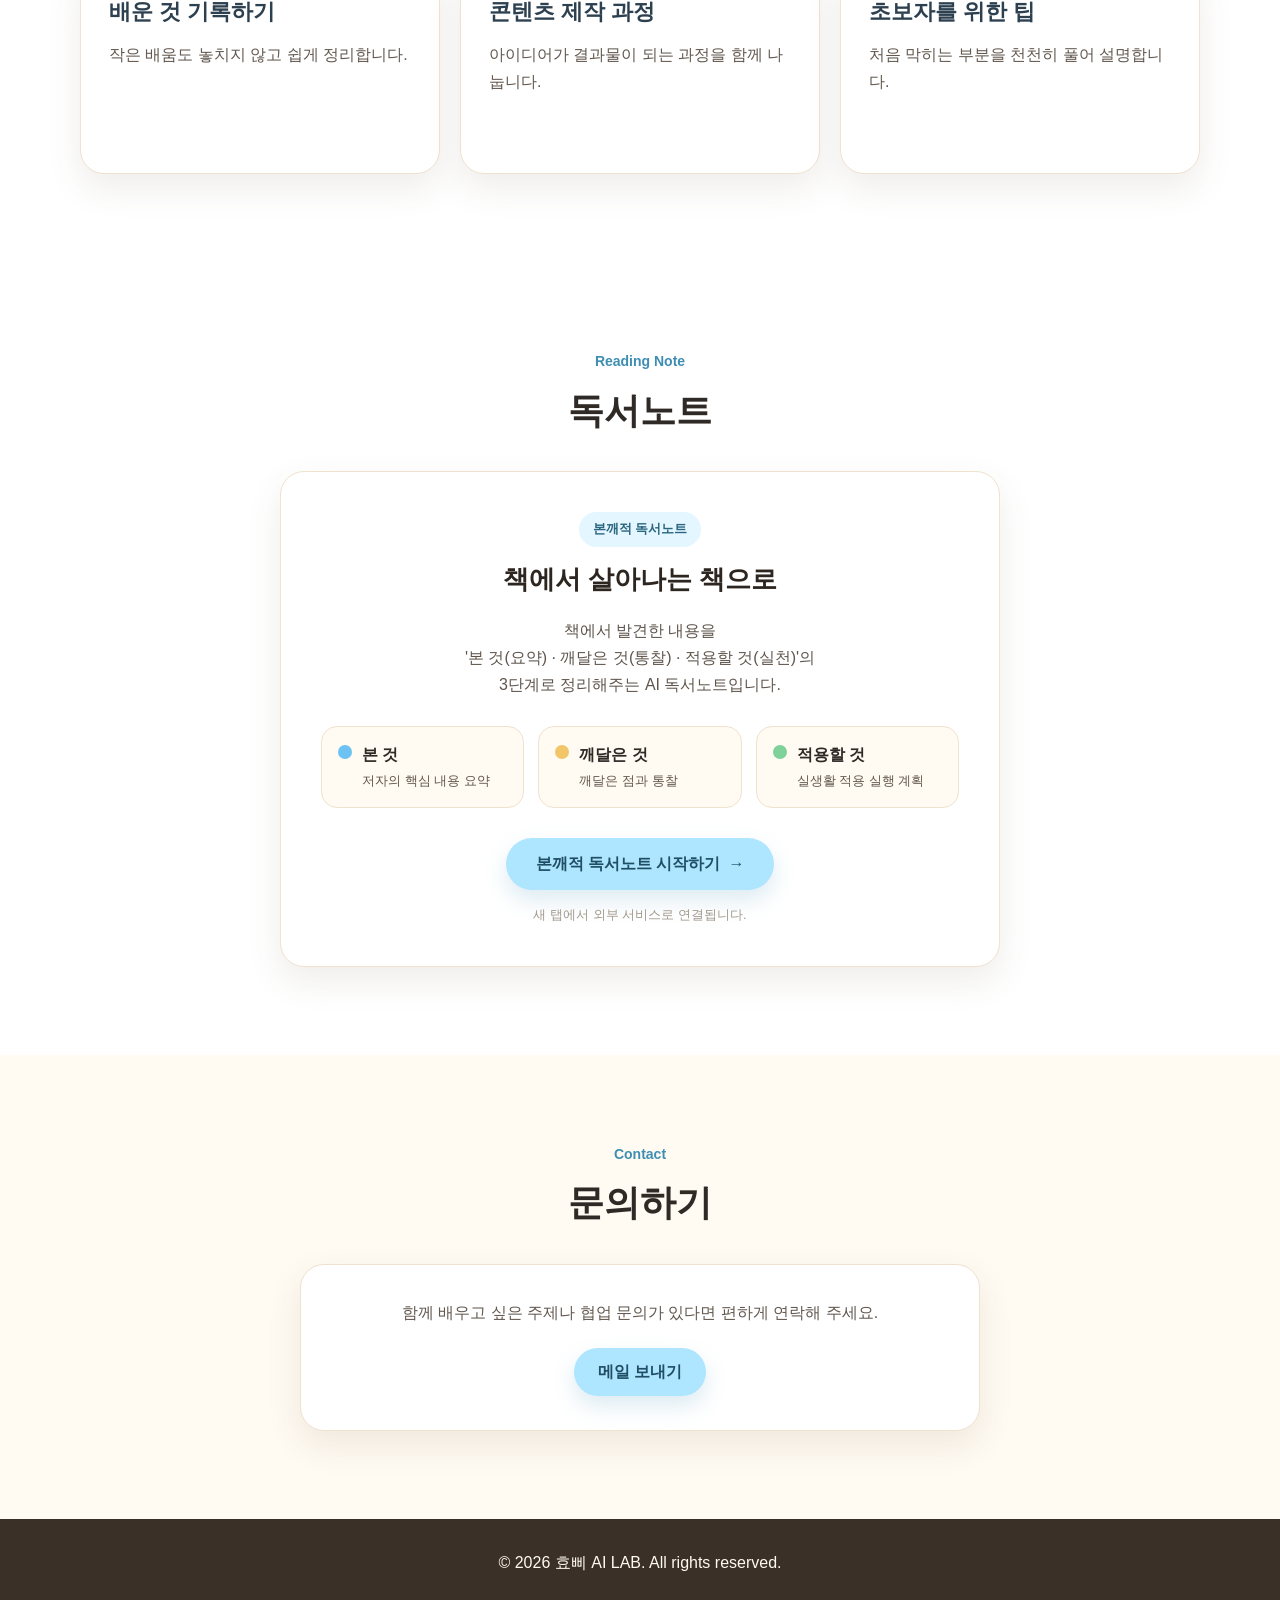
==== commit 858c5e8a: "Replace built-in 독서노트 tool with 본깨적 external service link The old bonkkaejeok.html/css/js reading-no" ====
--- a/index.html
+++ b/index.html
@@ -21,7 +21,7 @@
         <li><a href="#picture-book">그림책</a></li>
         <li><a href="#ai">AI</a></li>
         <li><a href="#blog">블로그</a></li>
-        <li><a href="bonkkaejeok.html">독서노트</a></li>
+        <li><a href="#reading-note">독서노트</a></li>
         <li><a href="#contact">문의하기</a></li>
       </ul>
     </nav>
@@ -178,6 +178,52 @@
       </div>
     </section>
 
+    <section id="reading-note" class="section soft-section">
+      <div class="section-title">
+        <p>Reading Note</p>
+        <h2>독서노트</h2>
+      </div>
+
+      <div class="rn-card">
+        <p class="rn-eyebrow">본깨적 독서노트</p>
+        <h3 class="rn-tagline">책에서 살아나는 책으로</h3>
+        <p class="rn-description">
+          책에서 발견한 내용을<br>
+          '본 것(요약) · 깨달은 것(통찰) · 적용할 것(실천)'의<br>
+          3단계로 정리해주는 AI 독서노트입니다.
+        </p>
+
+        <div class="rn-legend">
+          <div class="rn-legend-item rn-color-bon">
+            <span class="rn-legend-dot" aria-hidden="true"></span>
+            <div>
+              <strong>본 것</strong>
+              <p>저자의 핵심 내용 요약</p>
+            </div>
+          </div>
+          <div class="rn-legend-item rn-color-kkae">
+            <span class="rn-legend-dot" aria-hidden="true"></span>
+            <div>
+              <strong>깨달은 것</strong>
+              <p>깨달은 점과 통찰</p>
+            </div>
+          </div>
+          <div class="rn-legend-item rn-color-jeok">
+            <span class="rn-legend-dot" aria-hidden="true"></span>
+            <div>
+              <strong>적용할 것</strong>
+              <p>실생활 적용 실행 계획</p>
+            </div>
+          </div>
+        </div>
+
+        <a class="rn-cta-button" href="https://bon-kkae-jeok.ai.studio" target="_blank" rel="noopener noreferrer">
+          본깨적 독서노트 시작하기 <span aria-hidden="true">→</span>
+        </a>
+        <p class="rn-external-note">새 탭에서 외부 서비스로 연결됩니다.</p>
+      </div>
+    </section>
+
     <section id="contact" class="section contact-section">
       <div class="section-title">
         <p>Contact</p>
--- a/style.css
+++ b/style.css
@@ -269,6 +269,112 @@
   margin-bottom: 22px;
 }
 
+.rn-card {
+  max-width: 720px;
+  margin: 0 auto;
+  padding: 40px;
+  border: 1px solid #efe2cf;
+  border-radius: 24px;
+  background-color: #ffffff;
+  box-shadow: 0 14px 34px rgba(101, 82, 60, 0.1);
+  text-align: center;
+}
+
+.rn-eyebrow {
+  display: inline-block;
+  margin: 0 0 10px;
+  padding: 6px 14px;
+  border-radius: 999px;
+  background-color: #e4f6ff;
+  color: #2a6680;
+  font-size: 13px;
+  font-weight: 800;
+}
+
+.rn-tagline {
+  margin-bottom: 16px;
+  color: #2d2620;
+  font-size: 26px;
+}
+
+.rn-description {
+  max-width: 480px;
+  margin: 0 auto 28px;
+  color: #5f554c;
+  font-size: 16px;
+  line-height: 1.7;
+}
+
+.rn-legend {
+  display: grid;
+  grid-template-columns: repeat(3, 1fr);
+  gap: 14px;
+  margin-bottom: 30px;
+  text-align: left;
+}
+
+.rn-legend-item {
+  display: flex;
+  gap: 10px;
+  align-items: flex-start;
+  padding: 14px 16px;
+  border: 1px solid #efe2cf;
+  border-radius: 16px;
+  background-color: #fffaf2;
+}
+
+.rn-legend-item p {
+  margin: 2px 0 0;
+  color: #62584f;
+  font-size: 13px;
+}
+
+.rn-legend-dot {
+  flex-shrink: 0;
+  width: 14px;
+  height: 14px;
+  margin-top: 4px;
+  border-radius: 50%;
+}
+
+.rn-color-bon .rn-legend-dot {
+  background-color: #6cc2f2;
+}
+
+.rn-color-kkae .rn-legend-dot {
+  background-color: #f2c569;
+}
+
+.rn-color-jeok .rn-legend-dot {
+  background-color: #7fd19a;
+}
+
+.rn-cta-button {
+  display: inline-flex;
+  align-items: center;
+  gap: 8px;
+  min-height: 52px;
+  padding: 0 30px;
+  border-radius: 999px;
+  background-color: #aee5ff;
+  color: #204f65;
+  font-size: 16px;
+  font-weight: 800;
+  box-shadow: 0 10px 22px rgba(79, 155, 190, 0.2);
+  transition: transform 0.2s ease, box-shadow 0.2s ease;
+}
+
+.rn-cta-button:hover {
+  transform: scale(1.03);
+  box-shadow: 0 14px 30px rgba(79, 155, 190, 0.26);
+}
+
+.rn-external-note {
+  margin: 14px 0 0;
+  color: #a49a8d;
+  font-size: 13px;
+}
+
 .footer {
   padding: 30px 20px;
   background-color: #3a3028;
@@ -296,6 +402,10 @@
 
   .card-grid {
     grid-template-columns: 1fr 1fr;
+  }
+
+  .rn-legend {
+    grid-template-columns: 1fr;
   }
 }
 
@@ -359,17 +469,23 @@
   .intro-card,
   .wide-card,
   .contact-card,
-  .content-card {
+  .content-card,
+  .rn-card {
     border-radius: 18px;
   }
 
   .intro-card,
   .wide-card,
-  .contact-card {
+  .contact-card,
+  .rn-card {
     padding: 26px;
   }
 
   .intro-card p {
     font-size: 19px;
   }
-}
+
+  .rn-tagline {
+    font-size: 22px;
+  }
+}
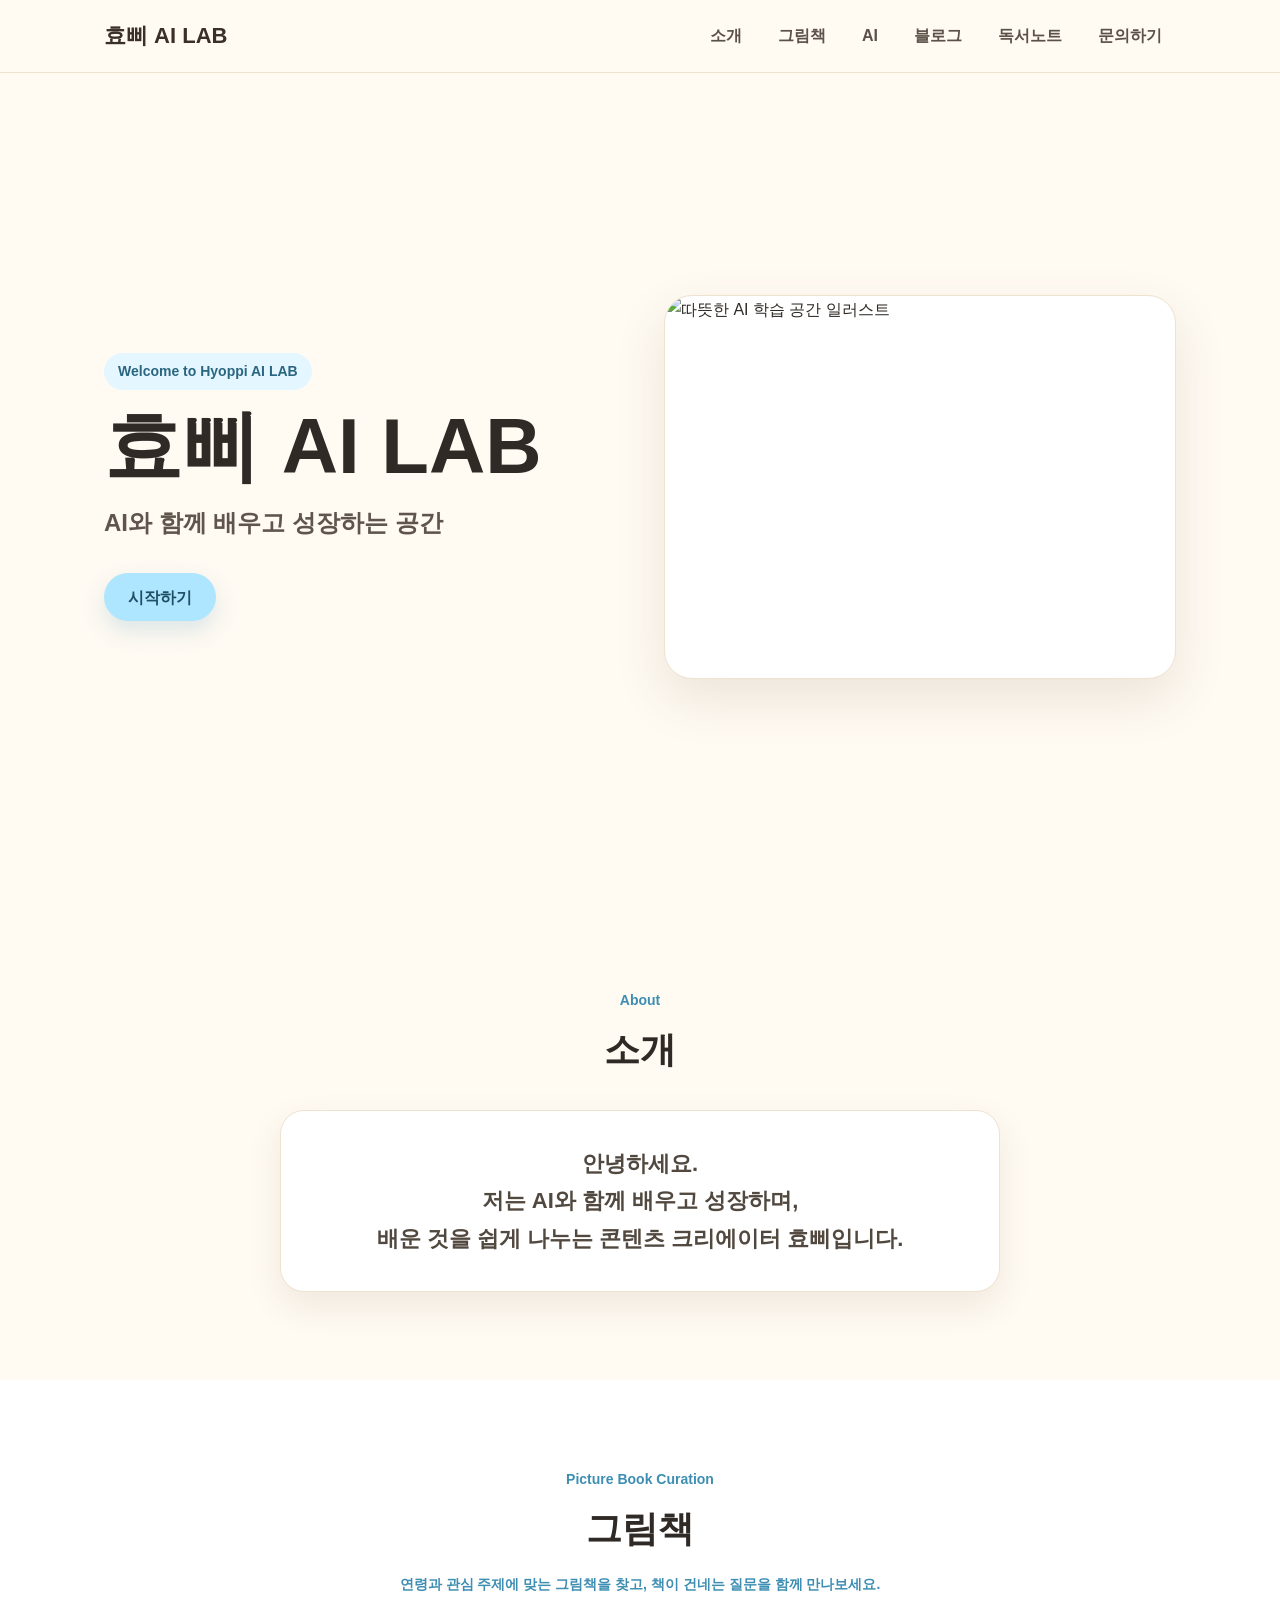
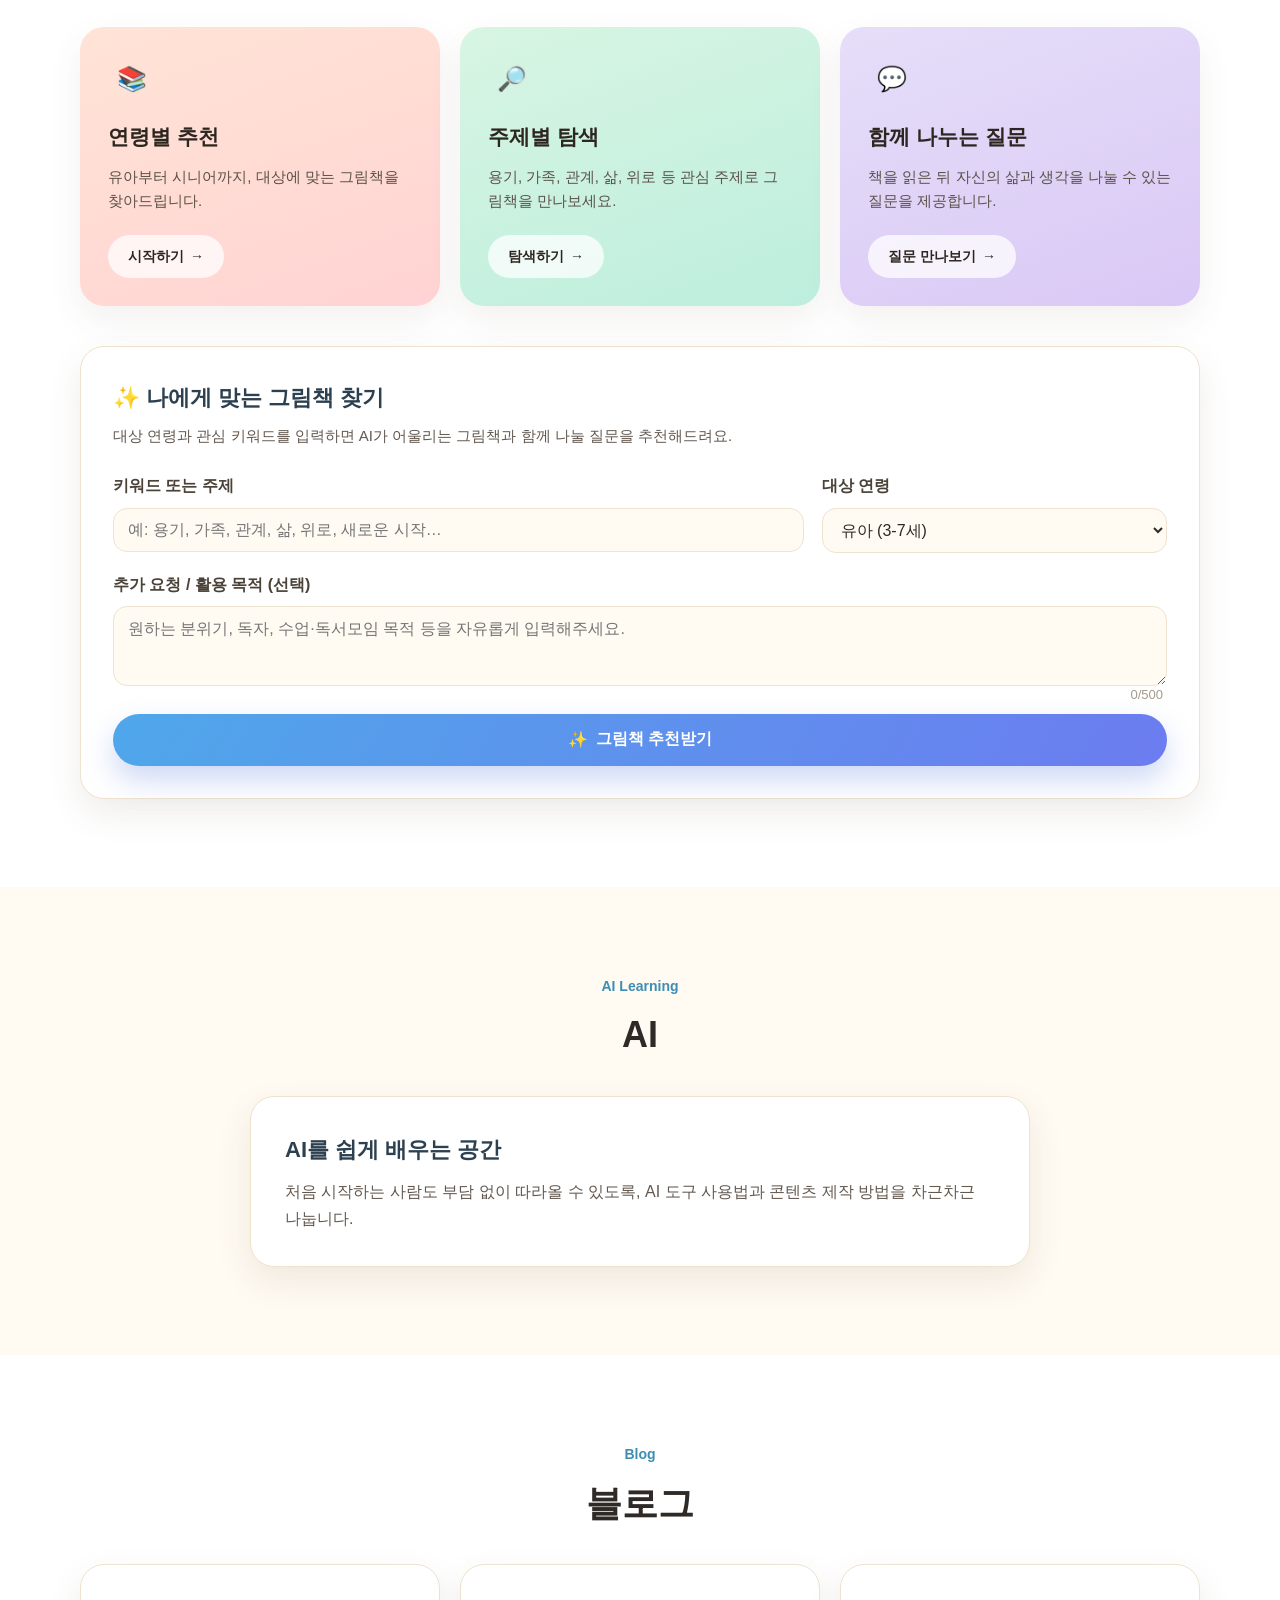
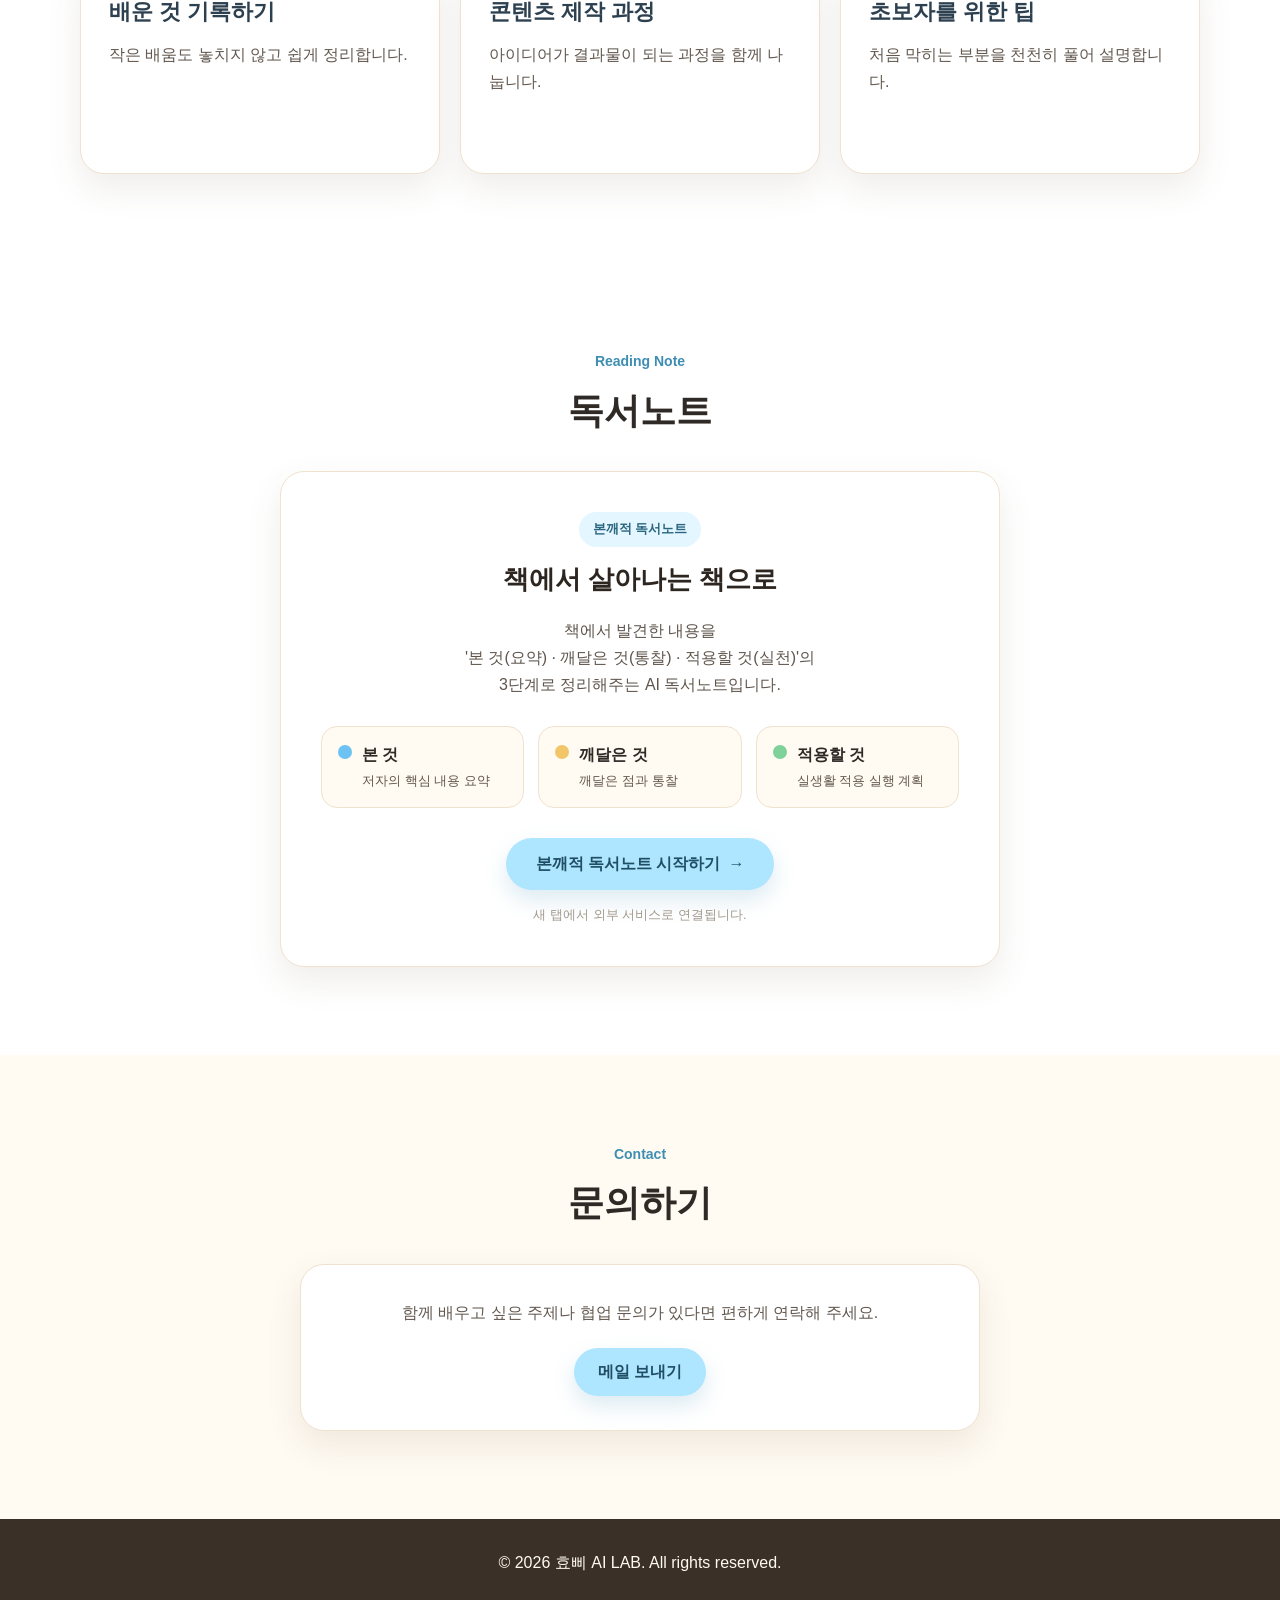
==== commit bb247045: "Replace picture book story generator with real-book curation AI Analyzed the existing 그림책 section (p" ====
--- a/index.html
+++ b/index.html
@@ -58,49 +58,46 @@
 
     <section id="picture-book" class="section soft-section">
       <div class="section-title">
-        <p>Picture Book</p>
+        <p>Picture Book Curation</p>
         <h2>그림책</h2>
-        <p class="pb-subtitle">아이와 어른이 함께 읽을 수 있는, 따뜻한 이야기를 AI와 함께 만들어보세요.</p>
+        <p class="pb-subtitle">연령과 관심 주제에 맞는 그림책을 찾고, 책이 건네는 질문을 함께 만나보세요.</p>
       </div>
 
       <div class="pb-feature-grid">
         <article class="pb-feature-card pb-feature-warm">
-          <span class="pb-feature-icon" aria-hidden="true">📖</span>
-          <h3>따뜻한 이야기</h3>
-          <p>아이와 어른이 함께 읽을 수 있는 다정한 이야기를 만들어보세요.</p>
+          <span class="pb-feature-icon" aria-hidden="true">📚</span>
+          <h3>연령별 추천</h3>
+          <p>유아부터 시니어까지, 대상에 맞는 그림책을 찾아드립니다.</p>
           <a class="pb-feature-button" href="#pb-generator">시작하기 <span aria-hidden="true">→</span></a>
         </article>
 
         <article class="pb-feature-card pb-feature-mint">
-          <span class="pb-feature-icon" aria-hidden="true">✏️</span>
-          <h3>쉬운 표현</h3>
-          <p>어려운 내용을 그림과 짧은 문장으로 쉽고 재미있게 풀어드립니다.</p>
-          <a class="pb-feature-button" href="#pb-generator">표현 도와주기 <span aria-hidden="true">→</span></a>
+          <span class="pb-feature-icon" aria-hidden="true">🔎</span>
+          <h3>주제별 탐색</h3>
+          <p>용기, 가족, 관계, 삶, 위로 등 관심 주제로 그림책을 만나보세요.</p>
+          <a class="pb-feature-button" href="#pb-generator">탐색하기 <span aria-hidden="true">→</span></a>
         </article>
 
         <article class="pb-feature-card pb-feature-purple">
-          <span class="pb-feature-icon" aria-hidden="true">🤖</span>
-          <h3>AI 활용</h3>
-          <p>AI를 도구로 사용해 상상력을 넓히고 작업 과정을 함께 배워보세요.</p>
-          <a class="pb-feature-button" href="#pb-generator">AI와 함께하기 <span aria-hidden="true">→</span></a>
+          <span class="pb-feature-icon" aria-hidden="true">💬</span>
+          <h3>함께 나누는 질문</h3>
+          <p>책을 읽은 뒤 자신의 삶과 생각을 나눌 수 있는 질문을 제공합니다.</p>
+          <a class="pb-feature-button" href="#pb-generator">질문 만나보기 <span aria-hidden="true">→</span></a>
         </article>
       </div>
 
       <div id="pb-generator" class="pb-card pb-generator-card">
         <div class="pb-generator-header">
           <div>
-            <h3><span aria-hidden="true">✨</span> 그림책 이야기 생성하기</h3>
-            <p>원하는 주제나 키워드를 입력하면 AI가 그림책 스토리를 제안해요.</p>
-          </div>
-          <button type="button" id="pb-example-btn" class="pb-secondary-button">
-            <span aria-hidden="true">📖</span> 예시 보기
-          </button>
+            <h3><span aria-hidden="true">✨</span> 나에게 맞는 그림책 찾기</h3>
+            <p>대상 연령과 관심 키워드를 입력하면 AI가 어울리는 그림책과 함께 나눌 질문을 추천해드려요.</p>
+          </div>
         </div>
 
         <div class="pb-form-grid">
           <label class="pb-field">
-            <span>주제 또는 키워드</span>
-            <input type="text" id="pb-topic" placeholder="예) 용기, 친절, 환경, 반려동물, 우주, 친구 ...">
+            <span>키워드 또는 주제</span>
+            <input type="text" id="pb-topic" placeholder="예: 용기, 가족, 관계, 삶, 위로, 새로운 시작…">
           </label>
 
           <label class="pb-field">
@@ -116,24 +113,25 @@
         </div>
 
         <label class="pb-field pb-textarea-field">
-          <span>추가 요청 (선택)</span>
-          <textarea id="pb-extra" rows="3" maxlength="500" placeholder="원하는 분위기, 등장인물, 배경, 메시지 등을 자유롭게 입력해 주세요."></textarea>
+          <span>추가 요청 / 활용 목적 (선택)</span>
+          <textarea id="pb-extra" rows="3" maxlength="500" placeholder="원하는 분위기, 독자, 수업·독서모임 목적 등을 자유롭게 입력해주세요."></textarea>
           <span class="pb-char-count"><span id="pb-extra-count">0</span>/500</span>
         </label>
 
         <button type="button" id="pb-generate-btn" class="pb-generate-button">
-          <span aria-hidden="true">✨</span> 그림책 이야기 생성하기
+          <span aria-hidden="true">✨</span> 그림책 추천받기
         </button>
 
         <div id="pb-result" class="pb-result" hidden>
           <div class="pb-result-header">
-            <h4 id="pb-result-title"></h4>
+            <h4 id="pb-result-title">당신을 위한 그림책 5권</h4>
             <div class="pb-result-actions">
-              <button type="button" id="pb-regenerate-btn" class="pb-secondary-button">다시 만들기</button>
+              <button type="button" id="pb-regenerate-btn" class="pb-secondary-button">다시 추천받기</button>
               <button type="button" id="pb-copy-btn" class="pb-secondary-button">복사하기</button>
             </div>
           </div>
-          <ol id="pb-result-scenes" class="pb-result-scenes"></ol>
+          <p id="pb-result-notice" class="pb-result-notice" hidden></p>
+          <ol id="pb-result-books" class="pb-result-books"></ol>
           <p id="pb-copy-feedback" class="pb-copy-feedback" aria-live="polite"></p>
         </div>
       </div>
--- a/picturebook.css
+++ b/picturebook.css
@@ -229,51 +229,104 @@
   gap: 10px;
 }
 
-.pb-result-scenes {
+.pb-result-notice {
+  margin: 0 0 20px;
+  padding: 14px 18px;
+  border-radius: 14px;
+  background-color: #fff3dc;
+  color: #7a5a1f;
+  font-size: 14px;
+  font-weight: 700;
+  line-height: 1.6;
+}
+
+.pb-result-books {
   display: flex;
   flex-direction: column;
-  gap: 12px;
+  gap: 22px;
   margin: 0;
   padding: 0;
   list-style: none;
-  counter-reset: pb-scene;
-}
-
-.pb-result-scenes li {
-  position: relative;
-  padding: 16px 18px 16px 52px;
+}
+
+.pb-book-card {
+  padding: 24px;
   border: 1px solid #efe2cf;
-  border-radius: 16px;
+  border-radius: 18px;
   background-color: #fffaf2;
+}
+
+.pb-book-index {
+  display: inline-block;
+  margin-bottom: 10px;
+  padding: 4px 12px;
+  border-radius: 999px;
+  background-color: #aee5ff;
+  color: #204f65;
+  font-size: 12px;
+  font-weight: 800;
+}
+
+.pb-book-title {
+  margin-bottom: 4px;
+  color: #2d4050;
+  font-size: 21px;
+}
+
+.pb-book-meta {
+  margin-bottom: 16px;
+  color: #7a7166;
+  font-size: 14px;
+}
+
+.pb-book-section {
+  margin-bottom: 14px;
+}
+
+.pb-book-section:last-child {
+  margin-bottom: 0;
+}
+
+.pb-book-section-label {
+  display: block;
+  margin-bottom: 6px;
+  color: #3d8eb2;
+  font-size: 13px;
+  font-weight: 800;
+}
+
+.pb-book-section p {
+  margin: 0;
   color: #4a4238;
   font-size: 15px;
   line-height: 1.7;
 }
 
-.pb-result-scenes li::before {
-  counter-increment: pb-scene;
-  content: counter(pb-scene);
-  position: absolute;
-  top: 14px;
-  left: 14px;
-  display: flex;
-  align-items: center;
-  justify-content: center;
-  width: 26px;
-  height: 26px;
-  border-radius: 50%;
-  background-color: #aee5ff;
-  color: #204f65;
+.pb-book-tags {
+  display: flex;
+  flex-wrap: wrap;
+  gap: 8px;
+}
+
+.pb-book-tag {
+  padding: 5px 13px;
+  border-radius: 999px;
+  background-color: #e4f6ff;
+  color: #2a6680;
   font-size: 13px;
-  font-weight: 800;
-}
-
-.pb-result-scenes .pb-scene-label {
-  display: block;
+  font-weight: 700;
+}
+
+.pb-book-questions {
+  margin: 0;
+  padding-left: 20px;
+  color: #4a4238;
+  font-size: 15px;
+  line-height: 1.8;
+}
+
+.pb-book-questions li {
   margin-bottom: 4px;
-  color: #3d8eb2;
-  font-size: 13px;
-  font-weight: 800;
 }
 
 .pb-copy-feedback {
@@ -305,4 +358,12 @@
     flex-direction: column;
     align-items: flex-start;
   }
-}
+
+  .pb-book-card {
+    padding: 18px;
+  }
+
+  .pb-book-title {
+    font-size: 19px;
+  }
+}
